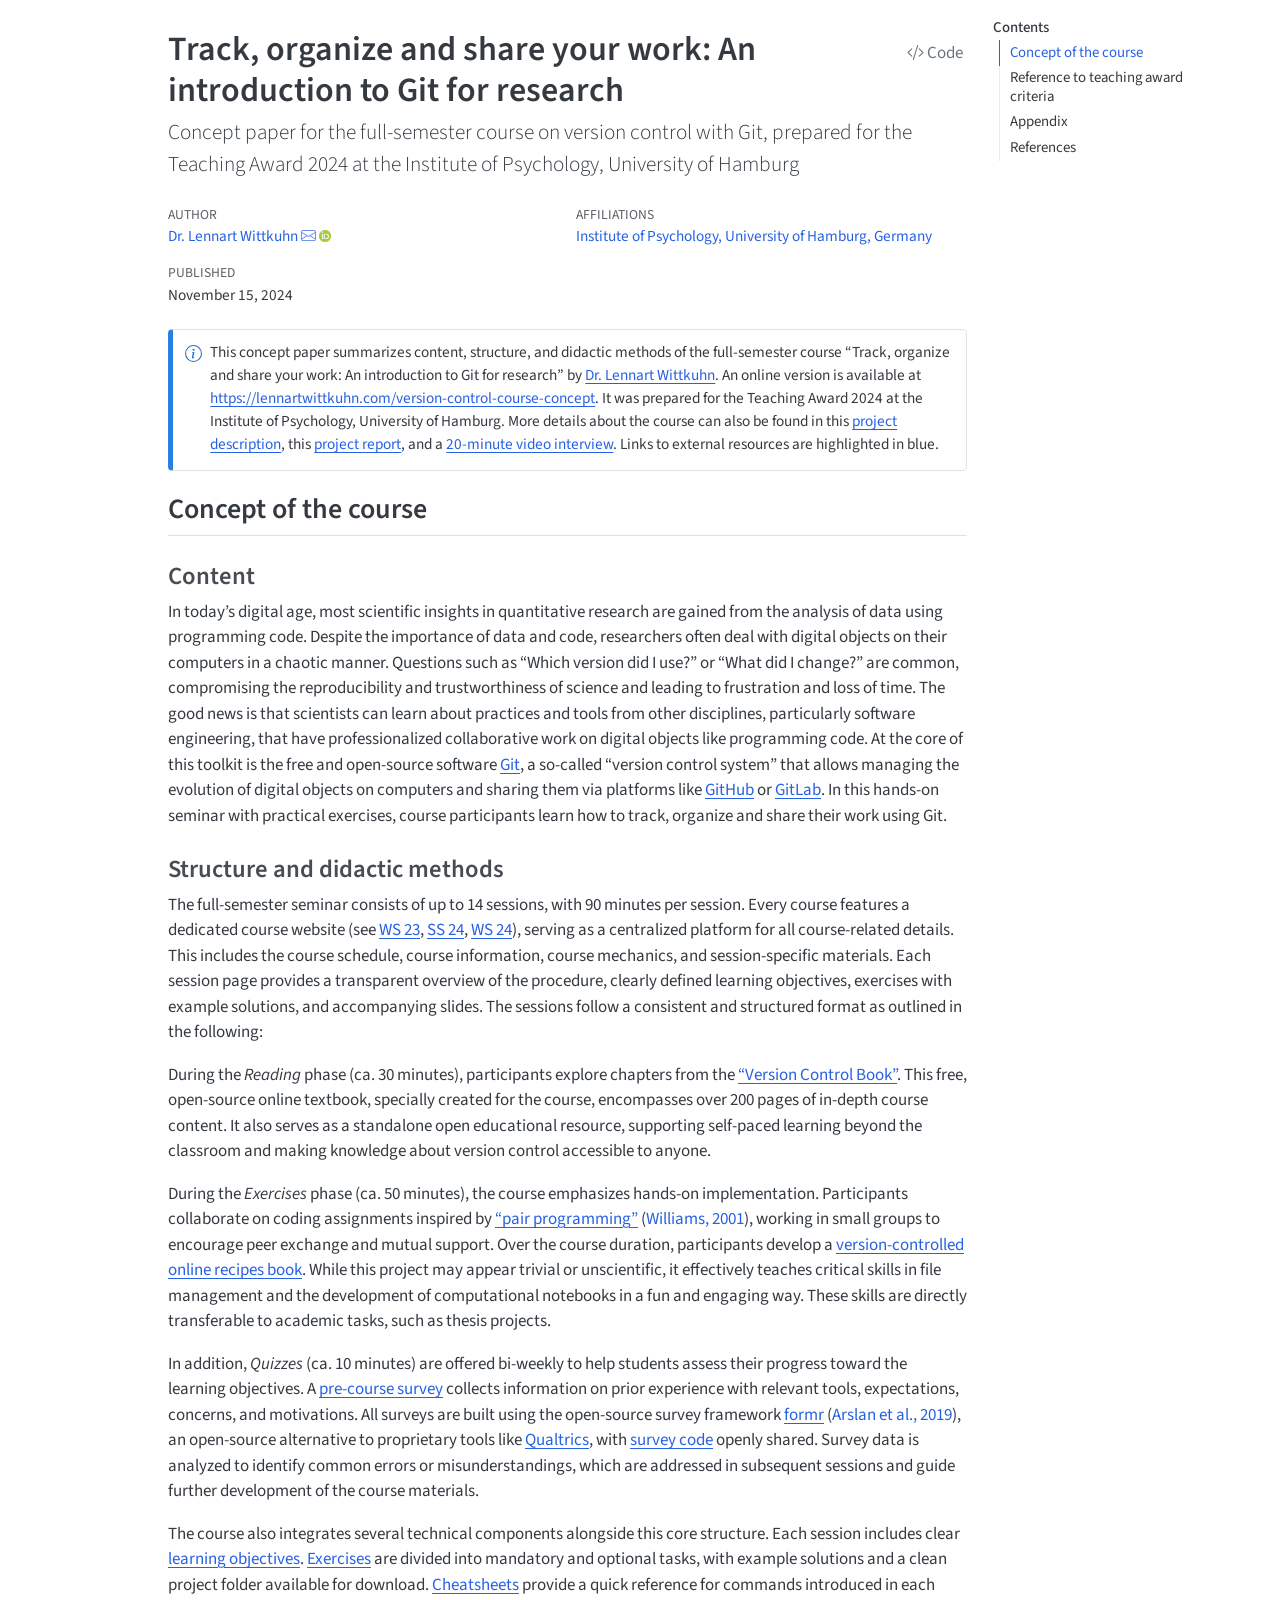
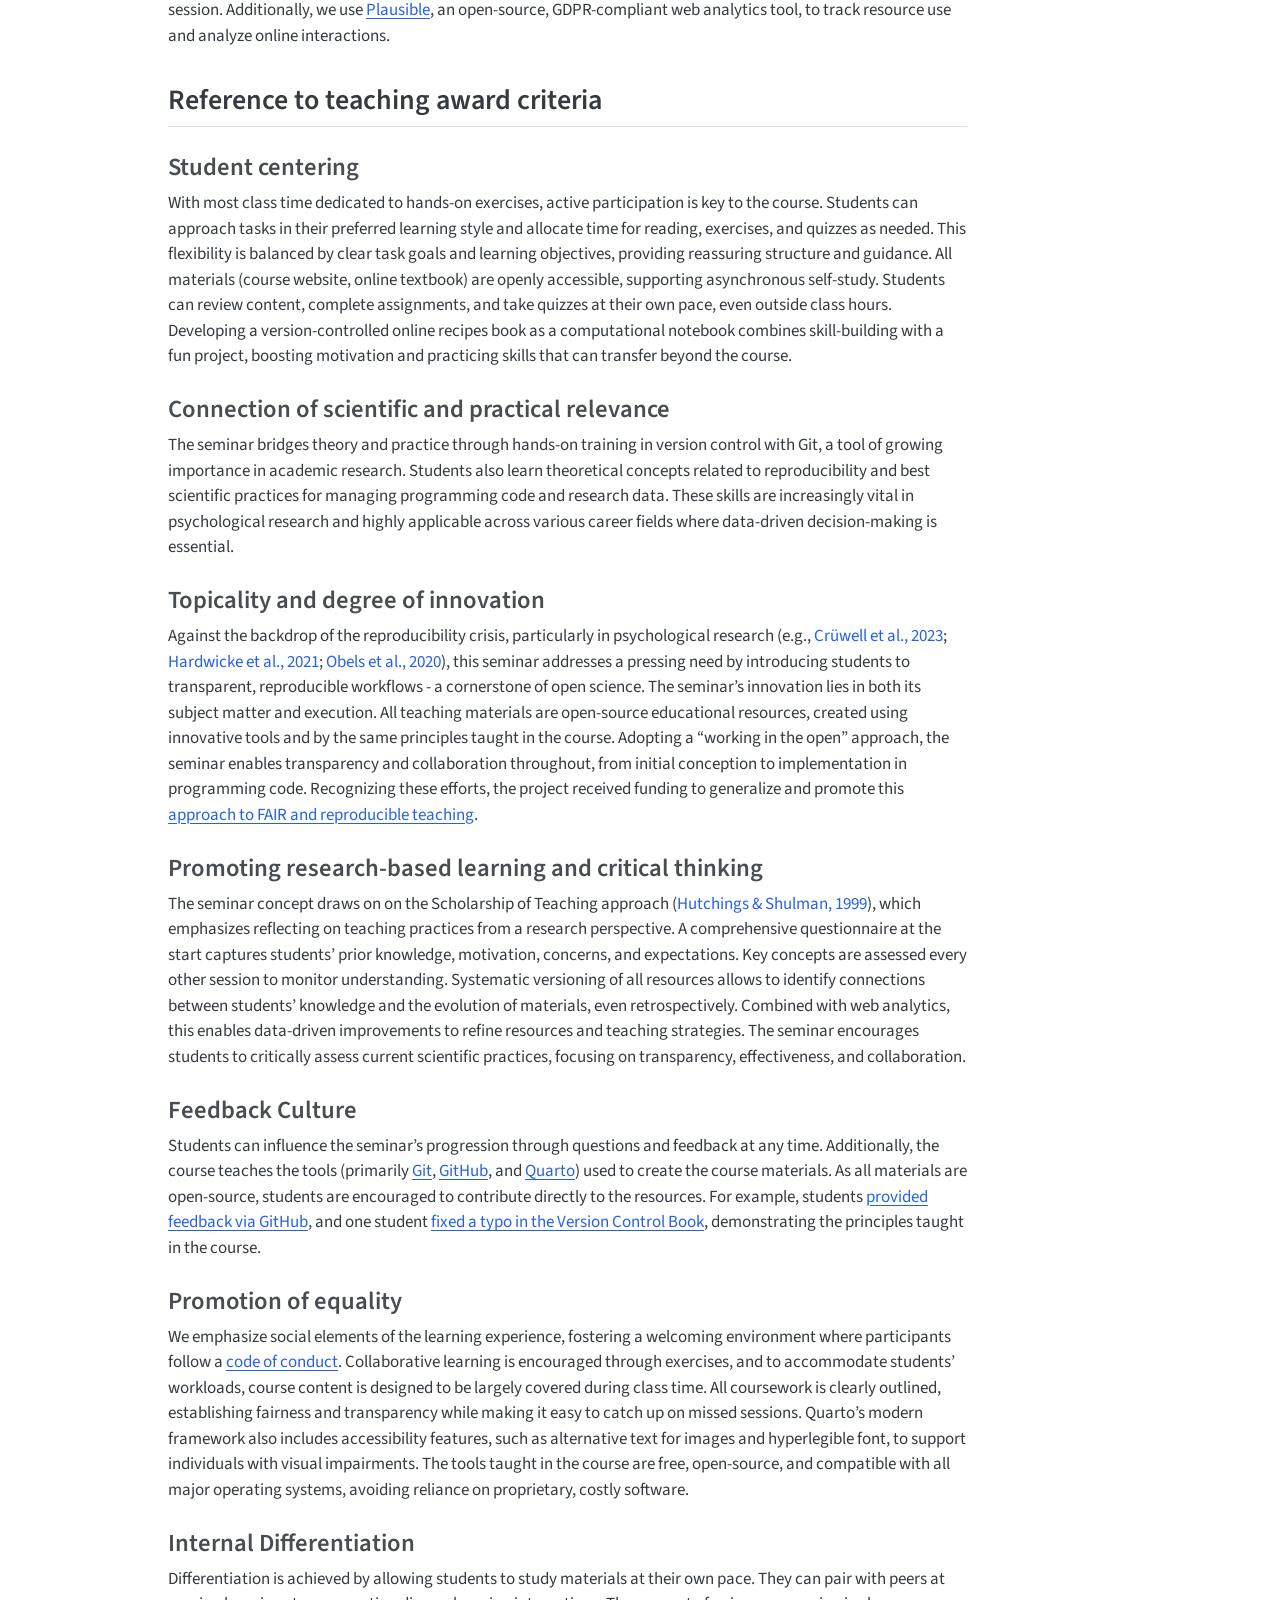
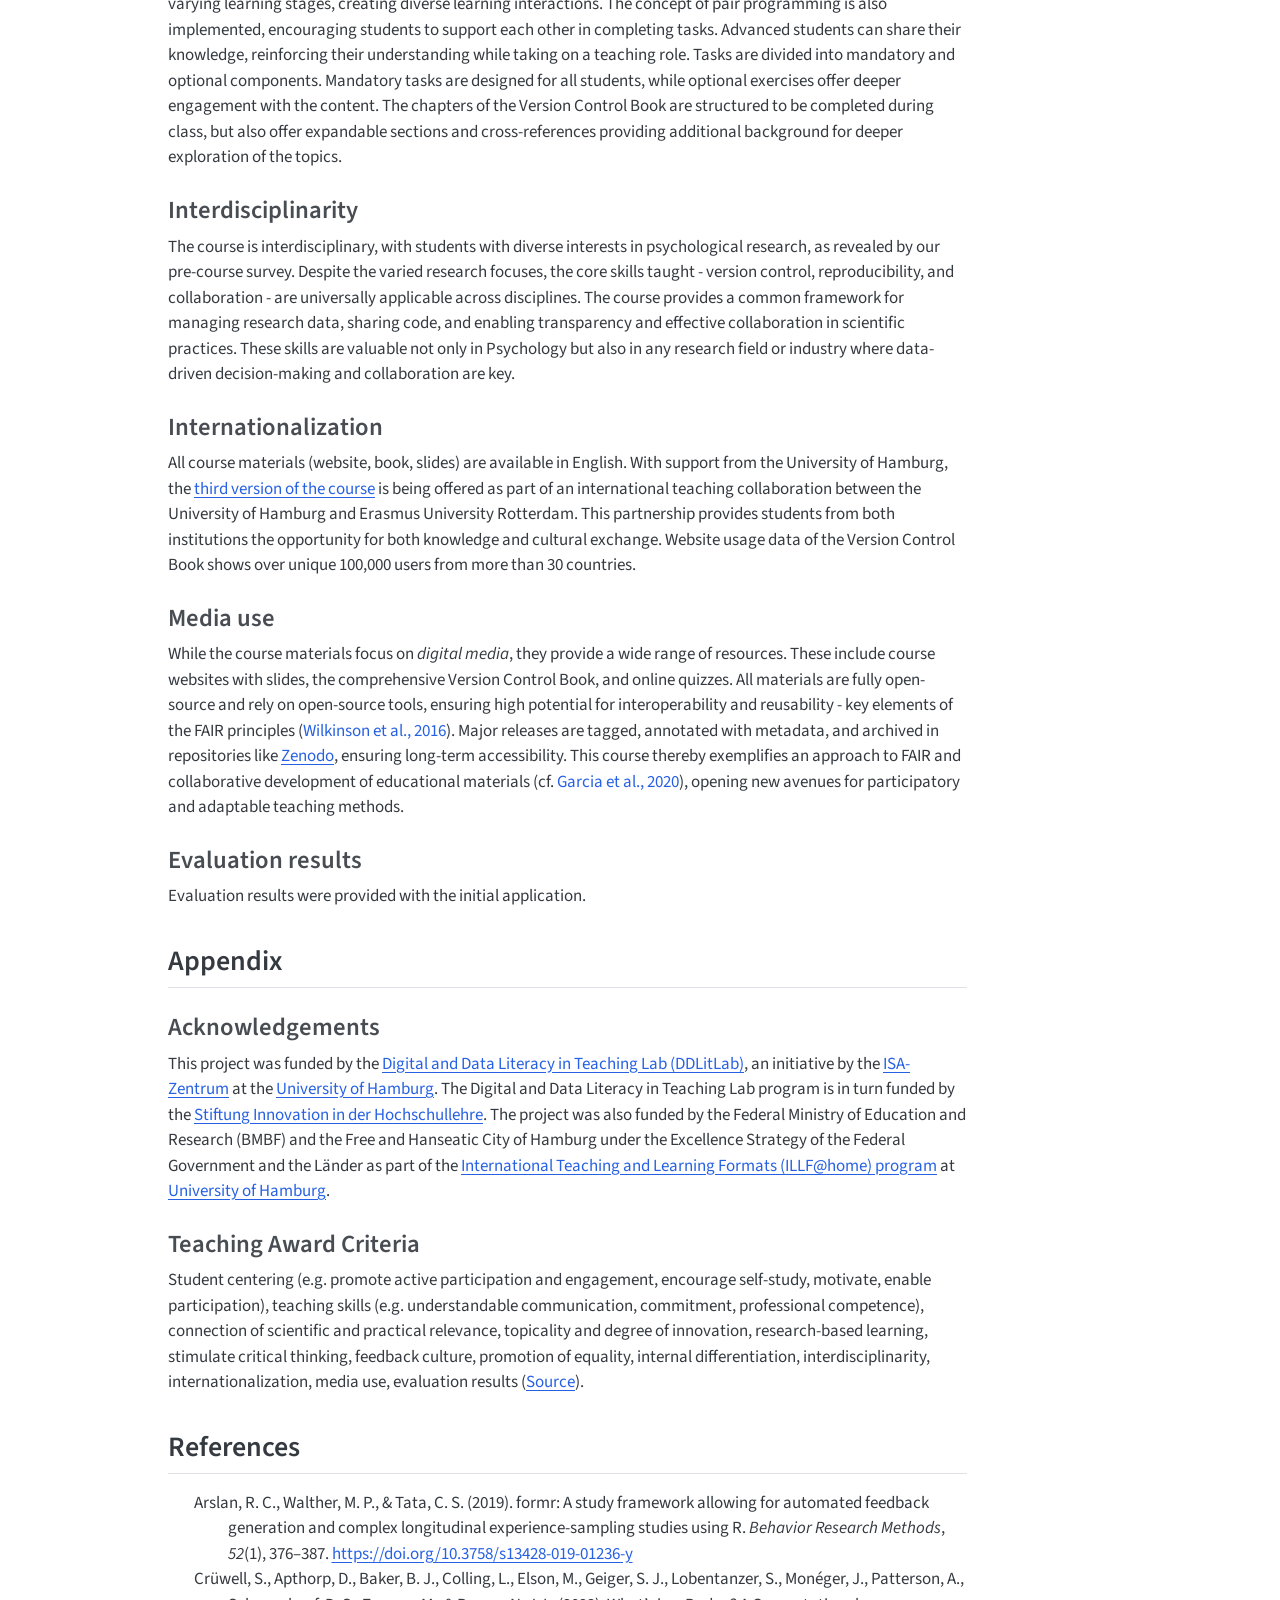
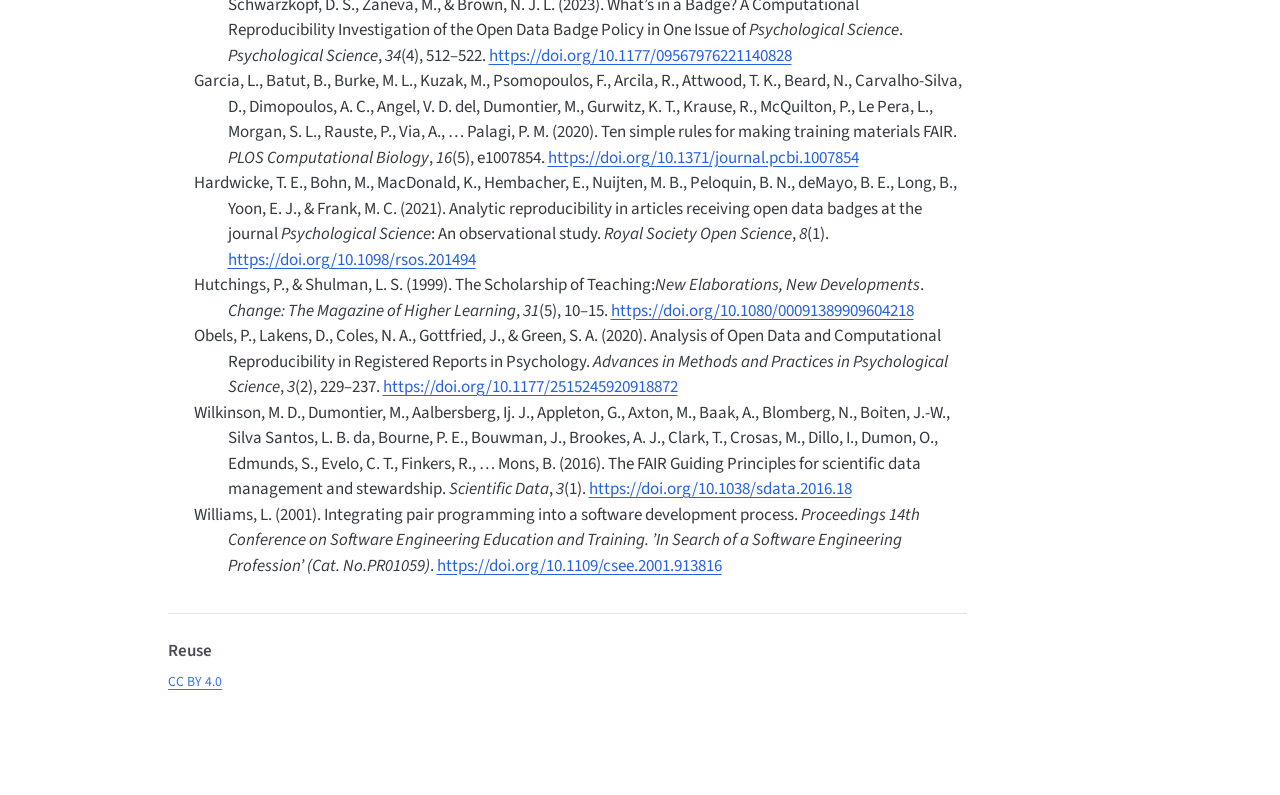
==== index.html @ 27aad577 "Built site for gh-pages" ====
<!DOCTYPE html>
<html xmlns="http://www.w3.org/1999/xhtml" lang="en" xml:lang="en"><head>

<meta charset="utf-8">
<meta name="generator" content="quarto-1.5.55">

<meta name="viewport" content="width=device-width, initial-scale=1.0, user-scalable=yes">

<meta name="author" content="Dr.&nbsp;Lennart Wittkuhn">
<meta name="dcterms.date" content="2024-11-15">

<title>Track, organize and share your work: An introduction to Git for research</title>
<style>
code{white-space: pre-wrap;}
span.smallcaps{font-variant: small-caps;}
div.columns{display: flex; gap: min(4vw, 1.5em);}
div.column{flex: auto; overflow-x: auto;}
div.hanging-indent{margin-left: 1.5em; text-indent: -1.5em;}
ul.task-list{list-style: none;}
ul.task-list li input[type="checkbox"] {
  width: 0.8em;
  margin: 0 0.8em 0.2em -1em; /* quarto-specific, see https://github.com/quarto-dev/quarto-cli/issues/4556 */ 
  vertical-align: middle;
}
/* CSS for citations */
div.csl-bib-body { }
div.csl-entry {
  clear: both;
  margin-bottom: 0em;
}
.hanging-indent div.csl-entry {
  margin-left:2em;
  text-indent:-2em;
}
div.csl-left-margin {
  min-width:2em;
  float:left;
}
div.csl-right-inline {
  margin-left:2em;
  padding-left:1em;
}
div.csl-indent {
  margin-left: 2em;
}</style>


<script src="site_libs/quarto-nav/quarto-nav.js"></script>
<script src="site_libs/clipboard/clipboard.min.js"></script>
<script src="site_libs/quarto-search/autocomplete.umd.js"></script>
<script src="site_libs/quarto-search/fuse.min.js"></script>
<script src="site_libs/quarto-search/quarto-search.js"></script>
<meta name="quarto:offset" content="./">
<script src="site_libs/quarto-html/quarto.js"></script>
<script src="site_libs/quarto-html/popper.min.js"></script>
<script src="site_libs/quarto-html/tippy.umd.min.js"></script>
<script src="site_libs/quarto-html/anchor.min.js"></script>
<link href="site_libs/quarto-html/tippy.css" rel="stylesheet">
<link href="site_libs/quarto-html/quarto-syntax-highlighting.css" rel="stylesheet" id="quarto-text-highlighting-styles">
<script src="site_libs/bootstrap/bootstrap.min.js"></script>
<link href="site_libs/bootstrap/bootstrap-icons.css" rel="stylesheet">
<link href="site_libs/bootstrap/bootstrap.min.css" rel="stylesheet" id="quarto-bootstrap" data-mode="light">
<script id="quarto-search-options" type="application/json">{
  "location": "sidebar",
  "copy-button": false,
  "collapse-after": 3,
  "panel-placement": "start",
  "type": "textbox",
  "limit": 50,
  "keyboard-shortcut": [
    "f",
    "/",
    "s"
  ],
  "show-item-context": false,
  "language": {
    "search-no-results-text": "No results",
    "search-matching-documents-text": "matching documents",
    "search-copy-link-title": "Copy link to search",
    "search-hide-matches-text": "Hide additional matches",
    "search-more-match-text": "more match in this document",
    "search-more-matches-text": "more matches in this document",
    "search-clear-button-title": "Clear",
    "search-text-placeholder": "",
    "search-detached-cancel-button-title": "Cancel",
    "search-submit-button-title": "Submit",
    "search-label": "Search"
  }
}</script>
<style>html{ scroll-behavior: smooth; }</style>


</head>

<body>

<div id="quarto-search-results"></div>
<!-- content -->
<div id="quarto-content" class="quarto-container page-columns page-rows-contents page-layout-article">
<!-- sidebar -->
<!-- margin-sidebar -->
    <div id="quarto-margin-sidebar" class="sidebar margin-sidebar">
        <nav id="TOC" role="doc-toc" class="toc-active" data-toc-expanded="99">
    <h2 id="toc-title">Contents</h2>
   
  <ul>
  <li><a href="#concept-of-the-course" id="toc-concept-of-the-course" class="nav-link active" data-scroll-target="#concept-of-the-course">Concept of the course</a>
  <ul class="collapse">
  <li><a href="#content" id="toc-content" class="nav-link" data-scroll-target="#content">Content</a></li>
  <li><a href="#structure-and-didactic-methods" id="toc-structure-and-didactic-methods" class="nav-link" data-scroll-target="#structure-and-didactic-methods">Structure and didactic methods</a></li>
  </ul></li>
  <li><a href="#reference-to-teaching-award-criteria" id="toc-reference-to-teaching-award-criteria" class="nav-link" data-scroll-target="#reference-to-teaching-award-criteria">Reference to teaching award criteria</a>
  <ul class="collapse">
  <li><a href="#student-centering" id="toc-student-centering" class="nav-link" data-scroll-target="#student-centering">Student centering</a></li>
  <li><a href="#connection-of-scientific-and-practical-relevance" id="toc-connection-of-scientific-and-practical-relevance" class="nav-link" data-scroll-target="#connection-of-scientific-and-practical-relevance">Connection of scientific and practical relevance</a></li>
  <li><a href="#topicality-and-degree-of-innovation" id="toc-topicality-and-degree-of-innovation" class="nav-link" data-scroll-target="#topicality-and-degree-of-innovation">Topicality and degree of innovation</a></li>
  <li><a href="#promoting-research-based-learning-and-critical-thinking" id="toc-promoting-research-based-learning-and-critical-thinking" class="nav-link" data-scroll-target="#promoting-research-based-learning-and-critical-thinking">Promoting research-based learning and critical thinking</a></li>
  <li><a href="#feedback-culture" id="toc-feedback-culture" class="nav-link" data-scroll-target="#feedback-culture">Feedback Culture</a></li>
  <li><a href="#promotion-of-equality" id="toc-promotion-of-equality" class="nav-link" data-scroll-target="#promotion-of-equality">Promotion of equality</a></li>
  <li><a href="#internal-differentiation" id="toc-internal-differentiation" class="nav-link" data-scroll-target="#internal-differentiation">Internal Differentiation</a></li>
  <li><a href="#interdisciplinarity" id="toc-interdisciplinarity" class="nav-link" data-scroll-target="#interdisciplinarity">Interdisciplinarity</a></li>
  <li><a href="#internationalization" id="toc-internationalization" class="nav-link" data-scroll-target="#internationalization">Internationalization</a></li>
  <li><a href="#media-use" id="toc-media-use" class="nav-link" data-scroll-target="#media-use">Media use</a></li>
  <li><a href="#evaluation-results" id="toc-evaluation-results" class="nav-link" data-scroll-target="#evaluation-results">Evaluation results</a></li>
  </ul></li>
  <li><a href="#appendix" id="toc-appendix" class="nav-link" data-scroll-target="#appendix">Appendix</a>
  <ul class="collapse">
  <li><a href="#acknowledgements" id="toc-acknowledgements" class="nav-link" data-scroll-target="#acknowledgements">Acknowledgements</a></li>
  <li><a href="#teaching-award-criteria" id="toc-teaching-award-criteria" class="nav-link" data-scroll-target="#teaching-award-criteria">Teaching Award Criteria</a></li>
  </ul></li>
  <li><a href="#references" id="toc-references" class="nav-link" data-scroll-target="#references">References</a></li>
  </ul>
</nav>
    </div>
<!-- main -->
<main class="content" id="quarto-document-content">

<header id="title-block-header" class="quarto-title-block default">
<div class="quarto-title">
<div class="quarto-title-block"><div><h1 class="title">Track, organize and share your work: An introduction to Git for research</h1><button type="button" class="btn code-tools-button" id="quarto-code-tools-source" data-quarto-source-url="https://github.com/lnnrtwttkhn/version-control-course-concept"><i class="bi"></i> Code</button></div></div>
<p class="subtitle lead">Concept paper for the full-semester course on version control with Git, prepared for the Teaching Award 2024 at the Institute of Psychology, University of Hamburg</p>
</div>


<div class="quarto-title-meta-author">
  <div class="quarto-title-meta-heading">Author</div>
  <div class="quarto-title-meta-heading">Affiliations</div>
  
    <div class="quarto-title-meta-contents">
    <p class="author"><a href="https://lennartwittkuhn.com/">Dr.&nbsp;Lennart Wittkuhn</a> <a href="mailto:lennart.wittkuhn@uni-hamburg.de" class="quarto-title-author-email"><i class="bi bi-envelope"></i></a> <a href="https://orcid.org/0000-0003-2966-6888" class="quarto-title-author-orcid"> <img src="[data-uri]"></a></p>
  </div>
  <div class="quarto-title-meta-contents">
        <p class="affiliation">
            <a href="https://www.psy.uni-hamburg.de/en.html">
            Institute of Psychology, University of Hamburg, Germany
            </a>
          </p>
      </div>
  </div>

<div class="quarto-title-meta">

      
    <div>
    <div class="quarto-title-meta-heading">Published</div>
    <div class="quarto-title-meta-contents">
      <p class="date">November 15, 2024</p>
    </div>
  </div>
  
    
  </div>
  


</header>


<div class="callout callout-style-simple callout-note">
<div class="callout-body d-flex">
<div class="callout-icon-container">
<i class="callout-icon"></i>
</div>
<div class="callout-body-container">
<p>This concept paper summarizes content, structure, and didactic methods of the full-semester course “Track, organize and share your work: An introduction to Git for research” by <a href="https://lennartwittkuhn.com/">Dr.&nbsp;Lennart Wittkuhn</a>. An online version is available at <a href="https://lennartwittkuhn.com/version-control-course-concept">https://lennartwittkuhn.com/version-control-course-concept</a>. It was prepared for the Teaching Award 2024 at the Institute of Psychology, University of Hamburg. More details about the course can also be found in this <a href="https://www.isa.uni-hamburg.de/en/ddlitlab/data-literacy-lehrlabor/zweite-foerderrunde/06-git.html">project description</a>, this <a href="https://lennartwittkuhn.com/ddlitlab-report/">project report</a>, and a <a href="https://lecture2go.uni-hamburg.de/l2go/-/get/v/70364">20-minute video interview</a>. Links to external resources are highlighted in blue.</p>
</div>
</div>
</div>
<section id="concept-of-the-course" class="level2">
<h2 class="anchored" data-anchor-id="concept-of-the-course">Concept of the course</h2>
<section id="content" class="level3">
<h3 class="anchored" data-anchor-id="content">Content</h3>
<p>In today’s digital age, most scientific insights in quantitative research are gained from the analysis of data using programming code. Despite the importance of data and code, researchers often deal with digital objects on their computers in a chaotic manner. Questions such as “Which version did I use?” or “What did I change?” are common, compromising the reproducibility and trustworthiness of science and leading to frustration and loss of time. The good news is that scientists can learn about practices and tools from other disciplines, particularly software engineering, that have professionalized collaborative work on digital objects like programming code. At the core of this toolkit is the free and open-source software <a href="https://git-scm.com/">Git</a>, a so-called “version control system” that allows managing the evolution of digital objects on computers and sharing them via platforms like <a href="https://github.com/">GitHub</a> or <a href="https://about.gitlab.com/">GitLab</a>. In this hands-on seminar with practical exercises, course participants learn how to track, organize and share their work using Git.</p>
</section>
<section id="structure-and-didactic-methods" class="level3">
<h3 class="anchored" data-anchor-id="structure-and-didactic-methods">Structure and didactic methods</h3>
<p>The full-semester seminar consists of up to 14 sessions, with 90 minutes per session. Every course features a dedicated course website (see <a href="https://lennartwittkuhn.com/version-control-course-uhh-ws23/">WS 23</a>, <a href="https://lennartwittkuhn.com/version-control-course-uhh-ss24/">SS 24</a>, <a href="https://lennartwittkuhn.com/version-control-course-uhh-eur-ws24/">WS 24</a>), serving as a centralized platform for all course-related details. This includes the course schedule, course information, course mechanics, and session-specific materials. Each session page provides a transparent overview of the procedure, clearly defined learning objectives, exercises with example solutions, and accompanying slides. The sessions follow a consistent and structured format as outlined in the following:</p>
<p>During the <em>Reading</em> phase (ca. 30 minutes), participants explore chapters from the <a href="https://lennartwittkuhn.com/version-control-book/">“Version Control Book”</a>. This free, open-source online textbook, specially created for the course, encompasses over 200 pages of in-depth course content. It also serves as a standalone open educational resource, supporting self-paced learning beyond the classroom and making knowledge about version control accessible to anyone.</p>
<p>During the <em>Exercises</em> phase (ca. 50 minutes), the course emphasizes hands-on implementation. Participants collaborate on coding assignments inspired by <a href="https://en.wikipedia.org/wiki/Pair_programming">“pair programming”</a> <span class="citation" data-cites="williams2001">(<a href="#ref-williams2001" role="doc-biblioref">Williams, 2001</a>)</span>, working in small groups to encourage peer exchange and mutual support. Over the course duration, participants develop a <a href="https://lennartwittkuhn.com/recipes/">version-controlled online recipes book</a>. While this project may appear trivial or unscientific, it effectively teaches critical skills in file management and the development of computational notebooks in a fun and engaging way. These skills are directly transferable to academic tasks, such as thesis projects.</p>
<p>In addition, <em>Quizzes</em> (ca. 10 minutes) are offered bi-weekly to help students assess their progress toward the learning objectives. A <a href="https://version-control-intro.formr.org/">pre-course survey</a> collects information on prior experience with relevant tools, expectations, concerns, and motivations. All surveys are built using the open-source survey framework <a href="https://formr.org/">formr</a> <span class="citation" data-cites="arslan2019">(<a href="#ref-arslan2019" role="doc-biblioref">Arslan et al., 2019</a>)</span>, an open-source alternative to proprietary tools like <a href="https://psyunihamburg.eu.qualtrics.com/login">Qualtrics</a>, with <a href="https://github.com/lnnrtwttkhn/version-control-survey">survey code</a> openly shared. Survey data is analyzed to identify common errors or misunderstandings, which are addressed in subsequent sessions and guide further development of the course materials.</p>
<p>The course also integrates several technical components alongside this core structure. Each session includes clear <a href="https://lennartwittkuhn.com/version-control-book/misc/objectives.html">learning objectives</a>. <a href="https://lennartwittkuhn.com/version-control-book/misc/exercises.html">Exercises</a> are divided into mandatory and optional tasks, with example solutions and a clean project folder available for download. <a href="https://lennartwittkuhn.com/version-control-book/misc/cheatsheet.html">Cheatsheets</a> provide a quick reference for commands introduced in each session. Additionally, we use <a href="https://plausible.io/">Plausible</a>, an open-source, GDPR-compliant web analytics tool, to track resource use and analyze online interactions.</p>
<div style="page-break-after: always;"></div>
</section>
</section>
<section id="reference-to-teaching-award-criteria" class="level2">
<h2 class="anchored" data-anchor-id="reference-to-teaching-award-criteria">Reference to teaching award criteria</h2>
<section id="student-centering" class="level3">
<h3 class="anchored" data-anchor-id="student-centering">Student centering</h3>
<p>With most class time dedicated to hands-on exercises, active participation is key to the course. Students can approach tasks in their preferred learning style and allocate time for reading, exercises, and quizzes as needed. This flexibility is balanced by clear task goals and learning objectives, providing reassuring structure and guidance. All materials (course website, online textbook) are openly accessible, supporting asynchronous self-study. Students can review content, complete assignments, and take quizzes at their own pace, even outside class hours. Developing a version-controlled online recipes book as a computational notebook combines skill-building with a fun project, boosting motivation and practicing skills that can transfer beyond the course.</p>
</section>
<section id="connection-of-scientific-and-practical-relevance" class="level3">
<h3 class="anchored" data-anchor-id="connection-of-scientific-and-practical-relevance">Connection of scientific and practical relevance</h3>
<p>The seminar bridges theory and practice through hands-on training in version control with Git, a tool of growing importance in academic research. Students also learn theoretical concepts related to reproducibility and best scientific practices for managing programming code and research data. These skills are increasingly vital in psychological research and highly applicable across various career fields where data-driven decision-making is essential.</p>
</section>
<section id="topicality-and-degree-of-innovation" class="level3">
<h3 class="anchored" data-anchor-id="topicality-and-degree-of-innovation">Topicality and degree of innovation</h3>
<p>Against the backdrop of the reproducibility crisis, particularly in psychological research <span class="citation" data-cites="crüwell2023 hardwicke2021 obels2020">(e.g., <a href="#ref-crüwell2023" role="doc-biblioref">Crüwell et al., 2023</a>; <a href="#ref-hardwicke2021" role="doc-biblioref">Hardwicke et al., 2021</a>; <a href="#ref-obels2020" role="doc-biblioref">Obels et al., 2020</a>)</span>, this seminar addresses a pressing need by introducing students to transparent, reproducible workflows - a cornerstone of open science. The seminar’s innovation lies in both its subject matter and execution. All teaching materials are open-source educational resources, created using innovative tools and by the same principles taught in the course. Adopting a “working in the open” approach, the seminar enables transparency and collaboration throughout, from initial conception to implementation in programming code. Recognizing these efforts, the project received funding to generalize and promote this <a href="https://lennartwittkuhn.com/fair-teaching-proposal/">approach to FAIR and reproducible teaching</a>.</p>
</section>
<section id="promoting-research-based-learning-and-critical-thinking" class="level3">
<h3 class="anchored" data-anchor-id="promoting-research-based-learning-and-critical-thinking">Promoting research-based learning and critical thinking</h3>
<p>The seminar concept draws on on the Scholarship of Teaching approach <span class="citation" data-cites="hutchings1999">(<a href="#ref-hutchings1999" role="doc-biblioref">Hutchings &amp; Shulman, 1999</a>)</span>, which emphasizes reflecting on teaching practices from a research perspective. A comprehensive questionnaire at the start captures students’ prior knowledge, motivation, concerns, and expectations. Key concepts are assessed every other session to monitor understanding. Systematic versioning of all resources allows to identify connections between students’ knowledge and the evolution of materials, even retrospectively. Combined with web analytics, this enables data-driven improvements to refine resources and teaching strategies. The seminar encourages students to critically assess current scientific practices, focusing on transparency, effectiveness, and collaboration.</p>
</section>
<section id="feedback-culture" class="level3">
<h3 class="anchored" data-anchor-id="feedback-culture">Feedback Culture</h3>
<p>Students can influence the seminar’s progression through questions and feedback at any time. Additionally, the course teaches the tools (primarily <a href="https://git-scm.com/">Git</a>, <a href="https://github.com/">GitHub</a>, and <a href="https://quarto.org/">Quarto</a>) used to create the course materials. As all materials are open-source, students are encouraged to contribute directly to the resources. For example, students <a href="https://github.com/lnnrtwttkhn/version-control-course-uhh-ss24/issues?q=label%3Afeedback">provided feedback via GitHub</a>, and one student <a href="https://github.com/lnnrtwttkhn/version-control-book/pull/200">fixed a typo in the Version Control Book</a>, demonstrating the principles taught in the course.</p>
</section>
<section id="promotion-of-equality" class="level3">
<h3 class="anchored" data-anchor-id="promotion-of-equality">Promotion of equality</h3>
<p>We emphasize social elements of the learning experience, fostering a welcoming environment where participants follow a <a href="https://lennartwittkuhn.com/version-control-course-uhh-ws23/code-of-conduct.html">code of conduct</a>. Collaborative learning is encouraged through exercises, and to accommodate students’ workloads, course content is designed to be largely covered during class time. All coursework is clearly outlined, establishing fairness and transparency while making it easy to catch up on missed sessions. Quarto’s modern framework also includes accessibility features, such as alternative text for images and hyperlegible font, to support individuals with visual impairments. The tools taught in the course are free, open-source, and compatible with all major operating systems, avoiding reliance on proprietary, costly software.</p>
</section>
<section id="internal-differentiation" class="level3">
<h3 class="anchored" data-anchor-id="internal-differentiation">Internal Differentiation</h3>
<p>Differentiation is achieved by allowing students to study materials at their own pace. They can pair with peers at varying learning stages, creating diverse learning interactions. The concept of pair programming is also implemented, encouraging students to support each other in completing tasks. Advanced students can share their knowledge, reinforcing their understanding while taking on a teaching role. Tasks are divided into mandatory and optional components. Mandatory tasks are designed for all students, while optional exercises offer deeper engagement with the content. The chapters of the Version Control Book are structured to be completed during class, but also offer expandable sections and cross-references providing additional background for deeper exploration of the topics.</p>
</section>
<section id="interdisciplinarity" class="level3">
<h3 class="anchored" data-anchor-id="interdisciplinarity">Interdisciplinarity</h3>
<p>The course is interdisciplinary, with students with diverse interests in psychological research, as revealed by our pre-course survey. Despite the varied research focuses, the core skills taught - version control, reproducibility, and collaboration - are universally applicable across disciplines. The course provides a common framework for managing research data, sharing code, and enabling transparency and effective collaboration in scientific practices. These skills are valuable not only in Psychology but also in any research field or industry where data-driven decision-making and collaboration are key.</p>
</section>
<section id="internationalization" class="level3">
<h3 class="anchored" data-anchor-id="internationalization">Internationalization</h3>
<p>All course materials (website, book, slides) are available in English. With support from the University of Hamburg, the <a href="https://lennartwittkuhn.com/version-control-course-uhh-eur-ws24/">third version of the course</a> is being offered as part of an international teaching collaboration between the University of Hamburg and Erasmus University Rotterdam. This partnership provides students from both institutions the opportunity for both knowledge and cultural exchange. Website usage data of the Version Control Book shows over unique 100,000 users from more than 30 countries.</p>
</section>
<section id="media-use" class="level3">
<h3 class="anchored" data-anchor-id="media-use">Media use</h3>
<p>While the course materials focus on <em>digital media</em>, they provide a wide range of resources. These include course websites with slides, the comprehensive Version Control Book, and online quizzes. All materials are fully open-source and rely on open-source tools, ensuring high potential for interoperability and reusability - key elements of the FAIR principles <span class="citation" data-cites="wilkinson2016">(<a href="#ref-wilkinson2016" role="doc-biblioref">Wilkinson et al., 2016</a>)</span>. Major releases are tagged, annotated with metadata, and archived in repositories like <a href="https://zenodo.org/">Zenodo</a>, ensuring long-term accessibility. This course thereby exemplifies an approach to FAIR and collaborative development of educational materials <span class="citation" data-cites="garcia2020">(cf. <a href="#ref-garcia2020" role="doc-biblioref">Garcia et al., 2020</a>)</span>, opening new avenues for participatory and adaptable teaching methods.</p>
</section>
<section id="evaluation-results" class="level3">
<h3 class="anchored" data-anchor-id="evaluation-results">Evaluation results</h3>
<p>Evaluation results were provided with the initial application.</p>
<div style="page-break-after: always;"></div>
</section>
</section>
<section id="appendix" class="level2">
<h2 class="anchored" data-anchor-id="appendix">Appendix</h2>
<section id="acknowledgements" class="level3">
<h3 class="anchored" data-anchor-id="acknowledgements">Acknowledgements</h3>
<p>This project was funded by the <a href="https://www.isa.uni-hamburg.de/en/ddlitlab.html">Digital and Data Literacy in Teaching Lab (DDLitLab)</a>, an initiative by the <a href="https://www.isa.uni-hamburg.de/">ISA-Zentrum</a> at the <a href="https://www.uni-hamburg.de/en.html">University of Hamburg</a>. The Digital and Data Literacy in Teaching Lab program is in turn funded by the <a href="https://stiftung-hochschullehre.de/en/">Stiftung Innovation in der Hochschullehre</a>. The project was also funded by the Federal Ministry of Education and Research (BMBF) and the Free and Hanseatic City of Hamburg under the Excellence Strategy of the Federal Government and the Länder as part of the <a href="https://www.uni-hamburg.de/en/internationales/mitarbeitende/mitarbeitende-wissenschaft/foerderprogramme-austauschprogramme-gesamt/internationale-lehr-und-lernformate-at-home.html">International Teaching and Learning Formats (ILLF@home) program</a> at <a href="https://www.uni-hamburg.de/en.html">University of Hamburg</a>.</p>
</section>
<section id="teaching-award-criteria" class="level3">
<h3 class="anchored" data-anchor-id="teaching-award-criteria">Teaching Award Criteria</h3>
<p>Student centering (e.g.&nbsp;promote active participation and engagement, encourage self-study, motivate, enable participation), teaching skills (e.g.&nbsp;understandable communication, commitment, professional competence), connection of scientific and practical relevance, topicality and degree of innovation, research-based learning, stimulate critical thinking, feedback culture, promotion of equality, internal differentiation, interdisciplinarity, internationalization, media use, evaluation results (<a href="https://www.psy.uni-hamburg.de/en/ueber-das-institut/lehrpreis-psychologie.html">Source</a>).</p>
</section>
</section>
<section id="references" class="level2">
<h2 class="anchored" data-anchor-id="references">References</h2>
<div id="refs" class="references csl-bib-body hanging-indent" data-entry-spacing="0" data-line-spacing="2" role="list">
<div id="ref-arslan2019" class="csl-entry" role="listitem">
Arslan, R. C., Walther, M. P., &amp; Tata, C. S. (2019). formr: A study framework allowing for automated feedback generation and complex longitudinal experience-sampling studies using R. <em>Behavior Research Methods</em>, <em>52</em>(1), 376–387. <a href="https://doi.org/10.3758/s13428-019-01236-y">https://doi.org/10.3758/s13428-019-01236-y</a>
</div>
<div id="ref-crüwell2023" class="csl-entry" role="listitem">
Crüwell, S., Apthorp, D., Baker, B. J., Colling, L., Elson, M., Geiger, S. J., Lobentanzer, S., Monéger, J., Patterson, A., Schwarzkopf, D. S., Zaneva, M., &amp; Brown, N. J. L. (2023). What<span>’</span>s in a Badge? A Computational Reproducibility Investigation of the Open Data Badge Policy in One Issue of <span><em>Psychological Science</em></span>. <em>Psychological Science</em>, <em>34</em>(4), 512–522. <a href="https://doi.org/10.1177/09567976221140828">https://doi.org/10.1177/09567976221140828</a>
</div>
<div id="ref-garcia2020" class="csl-entry" role="listitem">
Garcia, L., Batut, B., Burke, M. L., Kuzak, M., Psomopoulos, F., Arcila, R., Attwood, T. K., Beard, N., Carvalho-Silva, D., Dimopoulos, A. C., Angel, V. D. del, Dumontier, M., Gurwitz, K. T., Krause, R., McQuilton, P., Le Pera, L., Morgan, S. L., Rauste, P., Via, A., … Palagi, P. M. (2020). Ten simple rules for making training materials FAIR. <em>PLOS Computational Biology</em>, <em>16</em>(5), e1007854. <a href="https://doi.org/10.1371/journal.pcbi.1007854">https://doi.org/10.1371/journal.pcbi.1007854</a>
</div>
<div id="ref-hardwicke2021" class="csl-entry" role="listitem">
Hardwicke, T. E., Bohn, M., MacDonald, K., Hembacher, E., Nuijten, M. B., Peloquin, B. N., deMayo, B. E., Long, B., Yoon, E. J., &amp; Frank, M. C. (2021). Analytic reproducibility in articles receiving open data badges at the journal <span><em>Psychological Science</em></span>: An observational study. <em>Royal Society Open Science</em>, <em>8</em>(1). <a href="https://doi.org/10.1098/rsos.201494">https://doi.org/10.1098/rsos.201494</a>
</div>
<div id="ref-hutchings1999" class="csl-entry" role="listitem">
Hutchings, P., &amp; Shulman, L. S. (1999). The Scholarship of Teaching:<span><em>New Elaborations, New Developments</em></span>. <em>Change: The Magazine of Higher Learning</em>, <em>31</em>(5), 10–15. <a href="https://doi.org/10.1080/00091389909604218">https://doi.org/10.1080/00091389909604218</a>
</div>
<div id="ref-obels2020" class="csl-entry" role="listitem">
Obels, P., Lakens, D., Coles, N. A., Gottfried, J., &amp; Green, S. A. (2020). Analysis of Open Data and Computational Reproducibility in Registered Reports in Psychology. <em>Advances in Methods and Practices in Psychological Science</em>, <em>3</em>(2), 229–237. <a href="https://doi.org/10.1177/2515245920918872">https://doi.org/10.1177/2515245920918872</a>
</div>
<div id="ref-wilkinson2016" class="csl-entry" role="listitem">
Wilkinson, M. D., Dumontier, M., Aalbersberg, Ij. J., Appleton, G., Axton, M., Baak, A., Blomberg, N., Boiten, J.-W., Silva Santos, L. B. da, Bourne, P. E., Bouwman, J., Brookes, A. J., Clark, T., Crosas, M., Dillo, I., Dumon, O., Edmunds, S., Evelo, C. T., Finkers, R., … Mons, B. (2016). The FAIR Guiding Principles for scientific data management and stewardship. <em>Scientific Data</em>, <em>3</em>(1). <a href="https://doi.org/10.1038/sdata.2016.18">https://doi.org/10.1038/sdata.2016.18</a>
</div>
<div id="ref-williams2001" class="csl-entry" role="listitem">
Williams, L. (2001). Integrating pair programming into a software development process. <em>Proceedings 14th Conference on Software Engineering Education and Training. ’In Search of a Software Engineering Profession’ (Cat. No.PR01059)</em>. <a href="https://doi.org/10.1109/csee.2001.913816">https://doi.org/10.1109/csee.2001.913816</a>
</div>
</div>


</section>

<div id="quarto-appendix" class="default"><section class="quarto-appendix-contents" id="quarto-reuse"><h2 class="anchored quarto-appendix-heading">Reuse</h2><div class="quarto-appendix-contents"><div><a rel="license" href="https://creativecommons.org/licenses/by/4.0/">CC BY 4.0</a></div></div></section></div></main> <!-- /main -->
<script defer="" data-domain="lennartwittkuhn.com/version-control-course-concept" src="https://plausible.io/js/script.js"></script>
<script id="quarto-html-after-body" type="application/javascript">
window.document.addEventListener("DOMContentLoaded", function (event) {
  const toggleBodyColorMode = (bsSheetEl) => {
    const mode = bsSheetEl.getAttribute("data-mode");
    const bodyEl = window.document.querySelector("body");
    if (mode === "dark") {
      bodyEl.classList.add("quarto-dark");
      bodyEl.classList.remove("quarto-light");
    } else {
      bodyEl.classList.add("quarto-light");
      bodyEl.classList.remove("quarto-dark");
    }
  }
  const toggleBodyColorPrimary = () => {
    const bsSheetEl = window.document.querySelector("link#quarto-bootstrap");
    if (bsSheetEl) {
      toggleBodyColorMode(bsSheetEl);
    }
  }
  toggleBodyColorPrimary();  
  const icon = "";
  const anchorJS = new window.AnchorJS();
  anchorJS.options = {
    placement: 'right',
    icon: icon
  };
  anchorJS.add('.anchored');
  const isCodeAnnotation = (el) => {
    for (const clz of el.classList) {
      if (clz.startsWith('code-annotation-')) {                     
        return true;
      }
    }
    return false;
  }
  const onCopySuccess = function(e) {
    // button target
    const button = e.trigger;
    // don't keep focus
    button.blur();
    // flash "checked"
    button.classList.add('code-copy-button-checked');
    var currentTitle = button.getAttribute("title");
    button.setAttribute("title", "Copied!");
    let tooltip;
    if (window.bootstrap) {
      button.setAttribute("data-bs-toggle", "tooltip");
      button.setAttribute("data-bs-placement", "left");
      button.setAttribute("data-bs-title", "Copied!");
      tooltip = new bootstrap.Tooltip(button, 
        { trigger: "manual", 
          customClass: "code-copy-button-tooltip",
          offset: [0, -8]});
      tooltip.show();    
    }
    setTimeout(function() {
      if (tooltip) {
        tooltip.hide();
        button.removeAttribute("data-bs-title");
        button.removeAttribute("data-bs-toggle");
        button.removeAttribute("data-bs-placement");
      }
      button.setAttribute("title", currentTitle);
      button.classList.remove('code-copy-button-checked');
    }, 1000);
    // clear code selection
    e.clearSelection();
  }
  const getTextToCopy = function(trigger) {
      const codeEl = trigger.previousElementSibling.cloneNode(true);
      for (const childEl of codeEl.children) {
        if (isCodeAnnotation(childEl)) {
          childEl.remove();
        }
      }
      return codeEl.innerText;
  }
  const clipboard = new window.ClipboardJS('.code-copy-button:not([data-in-quarto-modal])', {
    text: getTextToCopy
  });
  clipboard.on('success', onCopySuccess);
  if (window.document.getElementById('quarto-embedded-source-code-modal')) {
    // For code content inside modals, clipBoardJS needs to be initialized with a container option
    // TODO: Check when it could be a function (https://github.com/zenorocha/clipboard.js/issues/860)
    const clipboardModal = new window.ClipboardJS('.code-copy-button[data-in-quarto-modal]', {
      text: getTextToCopy,
      container: window.document.getElementById('quarto-embedded-source-code-modal')
    });
    clipboardModal.on('success', onCopySuccess);
  }
  const viewSource = window.document.getElementById('quarto-view-source') ||
                     window.document.getElementById('quarto-code-tools-source');
  if (viewSource) {
    const sourceUrl = viewSource.getAttribute("data-quarto-source-url");
    viewSource.addEventListener("click", function(e) {
      if (sourceUrl) {
        // rstudio viewer pane
        if (/\bcapabilities=\b/.test(window.location)) {
          window.open(sourceUrl);
        } else {
          window.location.href = sourceUrl;
        }
      } else {
        const modal = new bootstrap.Modal(document.getElementById('quarto-embedded-source-code-modal'));
        modal.show();
      }
      return false;
    });
  }
  function toggleCodeHandler(show) {
    return function(e) {
      const detailsSrc = window.document.querySelectorAll(".cell > details > .sourceCode");
      for (let i=0; i<detailsSrc.length; i++) {
        const details = detailsSrc[i].parentElement;
        if (show) {
          details.open = true;
        } else {
          details.removeAttribute("open");
        }
      }
      const cellCodeDivs = window.document.querySelectorAll(".cell > .sourceCode");
      const fromCls = show ? "hidden" : "unhidden";
      const toCls = show ? "unhidden" : "hidden";
      for (let i=0; i<cellCodeDivs.length; i++) {
        const codeDiv = cellCodeDivs[i];
        if (codeDiv.classList.contains(fromCls)) {
          codeDiv.classList.remove(fromCls);
          codeDiv.classList.add(toCls);
        } 
      }
      return false;
    }
  }
  const hideAllCode = window.document.getElementById("quarto-hide-all-code");
  if (hideAllCode) {
    hideAllCode.addEventListener("click", toggleCodeHandler(false));
  }
  const showAllCode = window.document.getElementById("quarto-show-all-code");
  if (showAllCode) {
    showAllCode.addEventListener("click", toggleCodeHandler(true));
  }
    var localhostRegex = new RegExp(/^(?:http|https):\/\/localhost\:?[0-9]*\//);
    var mailtoRegex = new RegExp(/^mailto:/);
      var filterRegex = new RegExp('/' + window.location.host + '/');
    var isInternal = (href) => {
        return filterRegex.test(href) || localhostRegex.test(href) || mailtoRegex.test(href);
    }
    // Inspect non-navigation links and adorn them if external
 	var links = window.document.querySelectorAll('a[href]:not(.nav-link):not(.navbar-brand):not(.toc-action):not(.sidebar-link):not(.sidebar-item-toggle):not(.pagination-link):not(.no-external):not([aria-hidden]):not(.dropdown-item):not(.quarto-navigation-tool):not(.about-link)');
    for (var i=0; i<links.length; i++) {
      const link = links[i];
      if (!isInternal(link.href)) {
        // undo the damage that might have been done by quarto-nav.js in the case of
        // links that we want to consider external
        if (link.dataset.originalHref !== undefined) {
          link.href = link.dataset.originalHref;
        }
          // target, if specified
          link.setAttribute("target", "_blank");
          if (link.getAttribute("rel") === null) {
            link.setAttribute("rel", "noopener");
          }
      }
    }
  function tippyHover(el, contentFn, onTriggerFn, onUntriggerFn) {
    const config = {
      allowHTML: true,
      maxWidth: 500,
      delay: 100,
      arrow: false,
      appendTo: function(el) {
          return el.parentElement;
      },
      interactive: true,
      interactiveBorder: 10,
      theme: 'quarto',
      placement: 'bottom-start',
    };
    if (contentFn) {
      config.content = contentFn;
    }
    if (onTriggerFn) {
      config.onTrigger = onTriggerFn;
    }
    if (onUntriggerFn) {
      config.onUntrigger = onUntriggerFn;
    }
    window.tippy(el, config); 
  }
  const noterefs = window.document.querySelectorAll('a[role="doc-noteref"]');
  for (var i=0; i<noterefs.length; i++) {
    const ref = noterefs[i];
    tippyHover(ref, function() {
      // use id or data attribute instead here
      let href = ref.getAttribute('data-footnote-href') || ref.getAttribute('href');
      try { href = new URL(href).hash; } catch {}
      const id = href.replace(/^#\/?/, "");
      const note = window.document.getElementById(id);
      if (note) {
        return note.innerHTML;
      } else {
        return "";
      }
    });
  }
  const xrefs = window.document.querySelectorAll('a.quarto-xref');
  const processXRef = (id, note) => {
    // Strip column container classes
    const stripColumnClz = (el) => {
      el.classList.remove("page-full", "page-columns");
      if (el.children) {
        for (const child of el.children) {
          stripColumnClz(child);
        }
      }
    }
    stripColumnClz(note)
    if (id === null || id.startsWith('sec-')) {
      // Special case sections, only their first couple elements
      const container = document.createElement("div");
      if (note.children && note.children.length > 2) {
        container.appendChild(note.children[0].cloneNode(true));
        for (let i = 1; i < note.children.length; i++) {
          const child = note.children[i];
          if (child.tagName === "P" && child.innerText === "") {
            continue;
          } else {
            container.appendChild(child.cloneNode(true));
            break;
          }
        }
        if (window.Quarto?.typesetMath) {
          window.Quarto.typesetMath(container);
        }
        return container.innerHTML
      } else {
        if (window.Quarto?.typesetMath) {
          window.Quarto.typesetMath(note);
        }
        return note.innerHTML;
      }
    } else {
      // Remove any anchor links if they are present
      const anchorLink = note.querySelector('a.anchorjs-link');
      if (anchorLink) {
        anchorLink.remove();
      }
      if (window.Quarto?.typesetMath) {
        window.Quarto.typesetMath(note);
      }
      // TODO in 1.5, we should make sure this works without a callout special case
      if (note.classList.contains("callout")) {
        return note.outerHTML;
      } else {
        return note.innerHTML;
      }
    }
  }
  for (var i=0; i<xrefs.length; i++) {
    const xref = xrefs[i];
    tippyHover(xref, undefined, function(instance) {
      instance.disable();
      let url = xref.getAttribute('href');
      let hash = undefined; 
      if (url.startsWith('#')) {
        hash = url;
      } else {
        try { hash = new URL(url).hash; } catch {}
      }
      if (hash) {
        const id = hash.replace(/^#\/?/, "");
        const note = window.document.getElementById(id);
        if (note !== null) {
          try {
            const html = processXRef(id, note.cloneNode(true));
            instance.setContent(html);
          } finally {
            instance.enable();
            instance.show();
          }
        } else {
          // See if we can fetch this
          fetch(url.split('#')[0])
          .then(res => res.text())
          .then(html => {
            const parser = new DOMParser();
            const htmlDoc = parser.parseFromString(html, "text/html");
            const note = htmlDoc.getElementById(id);
            if (note !== null) {
              const html = processXRef(id, note);
              instance.setContent(html);
            } 
          }).finally(() => {
            instance.enable();
            instance.show();
          });
        }
      } else {
        // See if we can fetch a full url (with no hash to target)
        // This is a special case and we should probably do some content thinning / targeting
        fetch(url)
        .then(res => res.text())
        .then(html => {
          const parser = new DOMParser();
          const htmlDoc = parser.parseFromString(html, "text/html");
          const note = htmlDoc.querySelector('main.content');
          if (note !== null) {
            // This should only happen for chapter cross references
            // (since there is no id in the URL)
            // remove the first header
            if (note.children.length > 0 && note.children[0].tagName === "HEADER") {
              note.children[0].remove();
            }
            const html = processXRef(null, note);
            instance.setContent(html);
          } 
        }).finally(() => {
          instance.enable();
          instance.show();
        });
      }
    }, function(instance) {
    });
  }
      let selectedAnnoteEl;
      const selectorForAnnotation = ( cell, annotation) => {
        let cellAttr = 'data-code-cell="' + cell + '"';
        let lineAttr = 'data-code-annotation="' +  annotation + '"';
        const selector = 'span[' + cellAttr + '][' + lineAttr + ']';
        return selector;
      }
      const selectCodeLines = (annoteEl) => {
        const doc = window.document;
        const targetCell = annoteEl.getAttribute("data-target-cell");
        const targetAnnotation = annoteEl.getAttribute("data-target-annotation");
        const annoteSpan = window.document.querySelector(selectorForAnnotation(targetCell, targetAnnotation));
        const lines = annoteSpan.getAttribute("data-code-lines").split(",");
        const lineIds = lines.map((line) => {
          return targetCell + "-" + line;
        })
        let top = null;
        let height = null;
        let parent = null;
        if (lineIds.length > 0) {
            //compute the position of the single el (top and bottom and make a div)
            const el = window.document.getElementById(lineIds[0]);
            top = el.offsetTop;
            height = el.offsetHeight;
            parent = el.parentElement.parentElement;
          if (lineIds.length > 1) {
            const lastEl = window.document.getElementById(lineIds[lineIds.length - 1]);
            const bottom = lastEl.offsetTop + lastEl.offsetHeight;
            height = bottom - top;
          }
          if (top !== null && height !== null && parent !== null) {
            // cook up a div (if necessary) and position it 
            let div = window.document.getElementById("code-annotation-line-highlight");
            if (div === null) {
              div = window.document.createElement("div");
              div.setAttribute("id", "code-annotation-line-highlight");
              div.style.position = 'absolute';
              parent.appendChild(div);
            }
            div.style.top = top - 2 + "px";
            div.style.height = height + 4 + "px";
            div.style.left = 0;
            let gutterDiv = window.document.getElementById("code-annotation-line-highlight-gutter");
            if (gutterDiv === null) {
              gutterDiv = window.document.createElement("div");
              gutterDiv.setAttribute("id", "code-annotation-line-highlight-gutter");
              gutterDiv.style.position = 'absolute';
              const codeCell = window.document.getElementById(targetCell);
              const gutter = codeCell.querySelector('.code-annotation-gutter');
              gutter.appendChild(gutterDiv);
            }
            gutterDiv.style.top = top - 2 + "px";
            gutterDiv.style.height = height + 4 + "px";
          }
          selectedAnnoteEl = annoteEl;
        }
      };
      const unselectCodeLines = () => {
        const elementsIds = ["code-annotation-line-highlight", "code-annotation-line-highlight-gutter"];
        elementsIds.forEach((elId) => {
          const div = window.document.getElementById(elId);
          if (div) {
            div.remove();
          }
        });
        selectedAnnoteEl = undefined;
      };
        // Handle positioning of the toggle
    window.addEventListener(
      "resize",
      throttle(() => {
        elRect = undefined;
        if (selectedAnnoteEl) {
          selectCodeLines(selectedAnnoteEl);
        }
      }, 10)
    );
    function throttle(fn, ms) {
    let throttle = false;
    let timer;
      return (...args) => {
        if(!throttle) { // first call gets through
            fn.apply(this, args);
            throttle = true;
        } else { // all the others get throttled
            if(timer) clearTimeout(timer); // cancel #2
            timer = setTimeout(() => {
              fn.apply(this, args);
              timer = throttle = false;
            }, ms);
        }
      };
    }
      // Attach click handler to the DT
      const annoteDls = window.document.querySelectorAll('dt[data-target-cell]');
      for (const annoteDlNode of annoteDls) {
        annoteDlNode.addEventListener('click', (event) => {
          const clickedEl = event.target;
          if (clickedEl !== selectedAnnoteEl) {
            unselectCodeLines();
            const activeEl = window.document.querySelector('dt[data-target-cell].code-annotation-active');
            if (activeEl) {
              activeEl.classList.remove('code-annotation-active');
            }
            selectCodeLines(clickedEl);
            clickedEl.classList.add('code-annotation-active');
          } else {
            // Unselect the line
            unselectCodeLines();
            clickedEl.classList.remove('code-annotation-active');
          }
        });
      }
  const findCites = (el) => {
    const parentEl = el.parentElement;
    if (parentEl) {
      const cites = parentEl.dataset.cites;
      if (cites) {
        return {
          el,
          cites: cites.split(' ')
        };
      } else {
        return findCites(el.parentElement)
      }
    } else {
      return undefined;
    }
  };
  var bibliorefs = window.document.querySelectorAll('a[role="doc-biblioref"]');
  for (var i=0; i<bibliorefs.length; i++) {
    const ref = bibliorefs[i];
    const citeInfo = findCites(ref);
    if (citeInfo) {
      tippyHover(citeInfo.el, function() {
        var popup = window.document.createElement('div');
        citeInfo.cites.forEach(function(cite) {
          var citeDiv = window.document.createElement('div');
          citeDiv.classList.add('hanging-indent');
          citeDiv.classList.add('csl-entry');
          var biblioDiv = window.document.getElementById('ref-' + cite);
          if (biblioDiv) {
            citeDiv.innerHTML = biblioDiv.innerHTML;
          }
          popup.appendChild(citeDiv);
        });
        return popup.innerHTML;
      });
    }
  }
});
</script>
</div> <!-- /content -->




<script src="site_libs/quarto-html/zenscroll-min.js"></script>
</body></html>
---- site_libs/quarto-html/tippy.css ----
.tippy-box[data-animation=fade][data-state=hidden]{opacity:0}[data-tippy-root]{max-width:calc(100vw - 10px)}.tippy-box{position:relative;background-color:#333;color:#fff;border-radius:4px;font-size:14px;line-height:1.4;white-space:normal;outline:0;transition-property:transform,visibility,opacity}.tippy-box[data-placement^=top]>.tippy-arrow{bottom:0}.tippy-box[data-placement^=top]>.tippy-arrow:before{bottom:-7px;left:0;border-width:8px 8px 0;border-top-color:initial;transform-origin:center top}.tippy-box[data-placement^=bottom]>.tippy-arrow{top:0}.tippy-box[data-placement^=bottom]>.tippy-arrow:before{top:-7px;left:0;border-width:0 8px 8px;border-bottom-color:initial;transform-origin:center bottom}.tippy-box[data-placement^=left]>.tippy-arrow{right:0}.tippy-box[data-placement^=left]>.tippy-arrow:before{border-width:8px 0 8px 8px;border-left-color:initial;right:-7px;transform-origin:center left}.tippy-box[data-placement^=right]>.tippy-arrow{left:0}.tippy-box[data-placement^=right]>.tippy-arrow:before{left:-7px;border-width:8px 8px 8px 0;border-right-color:initial;transform-origin:center right}.tippy-box[data-inertia][data-state=visible]{transition-timing-function:cubic-bezier(.54,1.5,.38,1.11)}.tippy-arrow{width:16px;height:16px;color:#333}.tippy-arrow:before{content:"";position:absolute;border-color:transparent;border-style:solid}.tippy-content{position:relative;padding:5px 9px;z-index:1}
---- site_libs/quarto-html/quarto-syntax-highlighting.css ----
/* quarto syntax highlight colors */
:root {
  --quarto-hl-al-color: #ff5555;
  --quarto-hl-an-color: #75715e;
  --quarto-hl-at-color: #f92672;
  --quarto-hl-bn-color: #ae81ff;
  --quarto-hl-bu-color: #66D9EF;
  --quarto-hl-ch-color: #e6db74;
  --quarto-hl-co-color: #75715e;
  --quarto-hl-cv-color: #75715e;
  --quarto-hl-cn-color: #ae81ff;
  --quarto-hl-cf-color: #f92672;
  --quarto-hl-dt-color: #66d9ef;
  --quarto-hl-dv-color: #ae81ff;
  --quarto-hl-do-color: #75715e;
  --quarto-hl-er-color: #ff5555;
  --quarto-hl-ex-color: #a6e22e;
  --quarto-hl-fl-color: #ae81ff;
  --quarto-hl-fu-color: #a6e22e;
  --quarto-hl-im-color: #f92672;
  --quarto-hl-in-color: #f1fa8c;
  --quarto-hl-kw-color: #f92672;
  --quarto-hl-op-color: #f8f8f2;
  --quarto-hl-pp-color: #f92672;
  --quarto-hl-re-color: #75715e;
  --quarto-hl-sc-color: #ae81ff;
  --quarto-hl-ss-color: #e6db74;
  --quarto-hl-st-color: #e6db74;
  --quarto-hl-va-color: #f8f8f2;
  --quarto-hl-vs-color: #e6db74;
  --quarto-hl-wa-color: #ff5555;
}

/* other quarto variables */
:root {
  --quarto-font-monospace: SFMono-Regular, Menlo, Monaco, Consolas, "Liberation Mono", "Courier New", monospace;
}

code span.al {
  font-weight: bold;
  color: #ff5555;
}

code span.an {
  color: #75715e;
}

code span.at {
  color: #f92672;
}

code span.bn {
  color: #ae81ff;
}

code span.bu {
  color: #66D9EF;
}

code span.ch {
  color: #e6db74;
}

code span.co {
  color: #75715e;
}

code span.cv {
  color: #75715e;
}

code span.cn {
  color: #ae81ff;
}

code span.cf {
  color: #f92672;
}

code span.dt {
  font-style: italic;
  color: #66d9ef;
}

code span.dv {
  color: #ae81ff;
}

code span.do {
  color: #75715e;
}

code span.er {
  color: #ff5555;
  text-decoration: underline;
}

code span.ex {
  font-weight: bold;
  color: #a6e22e;
}

code span.fl {
  color: #ae81ff;
}

code span.fu {
  color: #a6e22e;
}

code span.im {
  color: #f92672;
}

code span.in {
  color: #f1fa8c;
}

code span.kw {
  color: #f92672;
}

pre > code.sourceCode > span {
  color: #f8f8f2;
}

code span {
  color: #f8f8f2;
}

code.sourceCode > span {
  color: #f8f8f2;
}

div.sourceCode,
div.sourceCode pre.sourceCode {
  color: #f8f8f2;
}

code span.op {
  color: #f8f8f2;
}

code span.pp {
  color: #f92672;
}

code span.re {
  color: #75715e;
}

code span.sc {
  color: #ae81ff;
}

code span.ss {
  color: #e6db74;
}

code span.st {
  color: #e6db74;
}

code span.va {
  color: #f8f8f2;
}

code span.vs {
  color: #e6db74;
}

code span.wa {
  color: #ff5555;
}

.prevent-inlining {
  content: "</";
}

/*# sourceMappingURL=debc5d5d77c3f9108843748ff7464032.css.map */
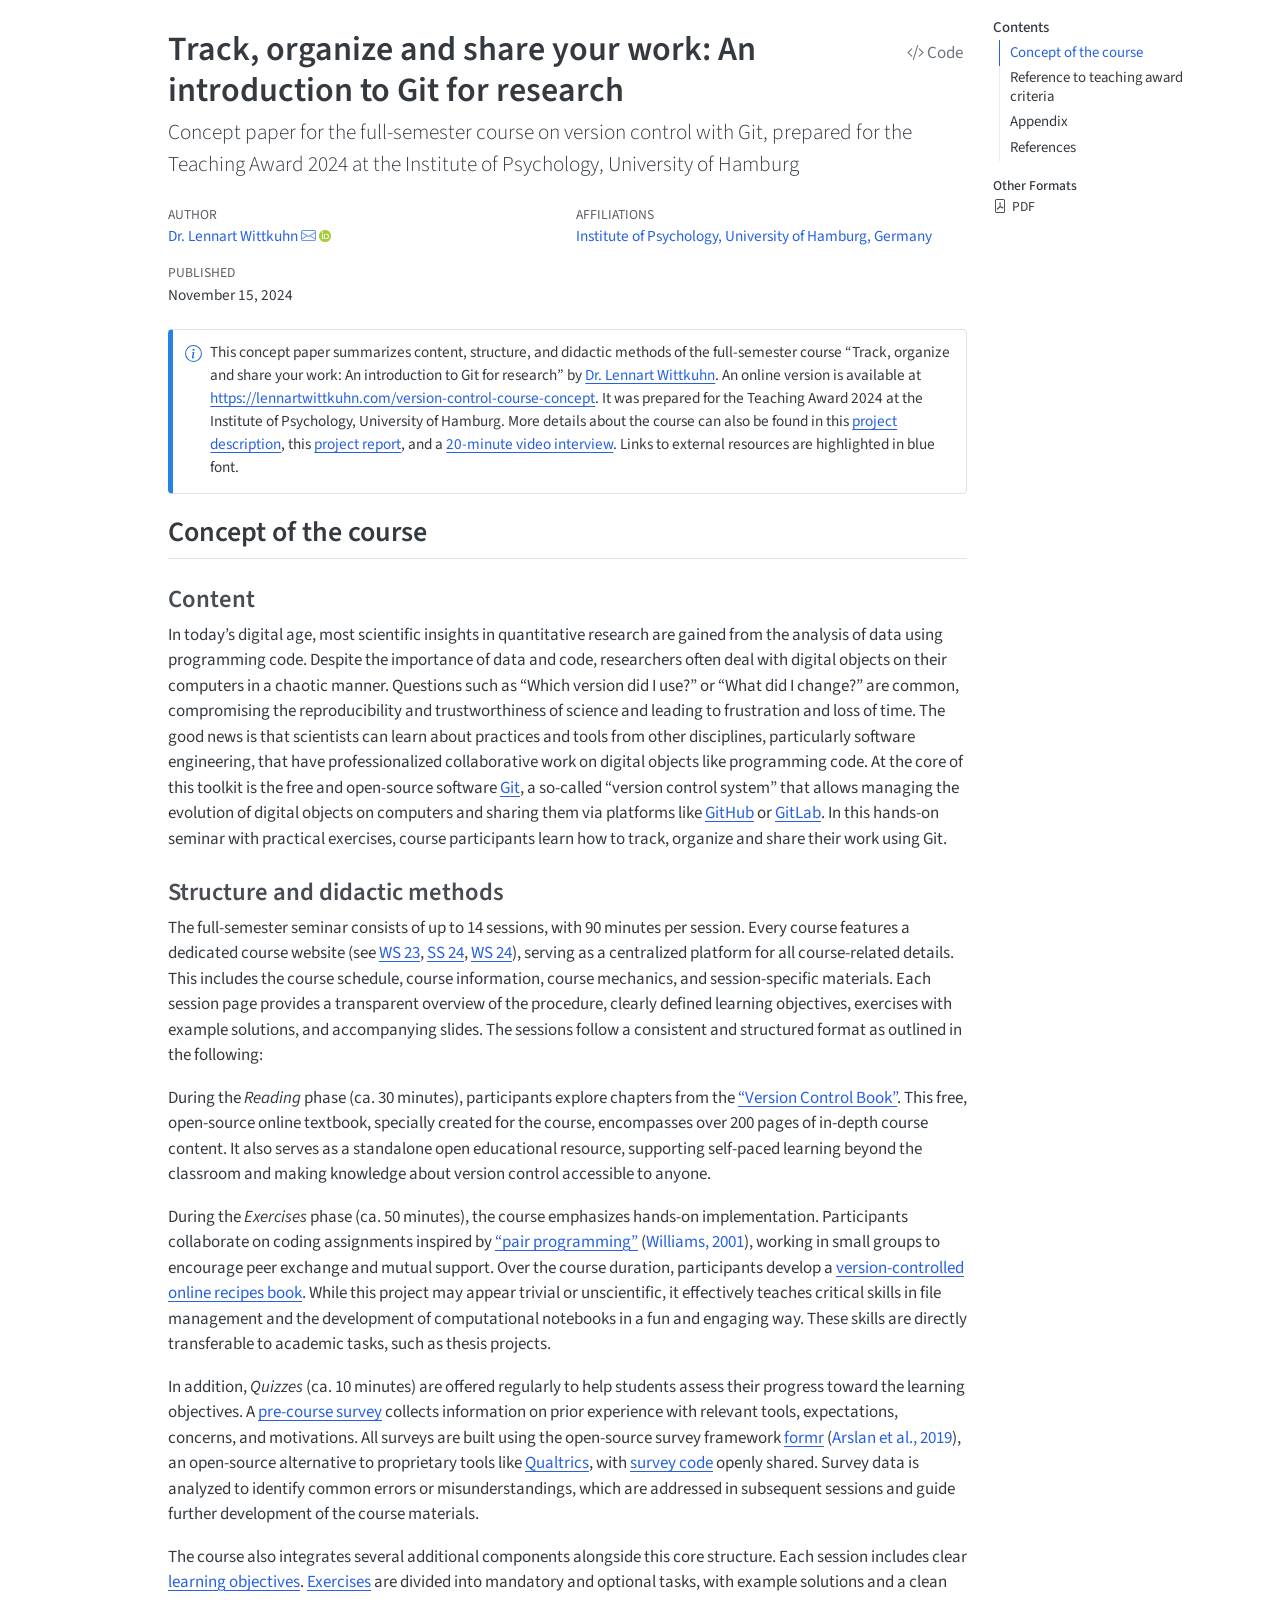
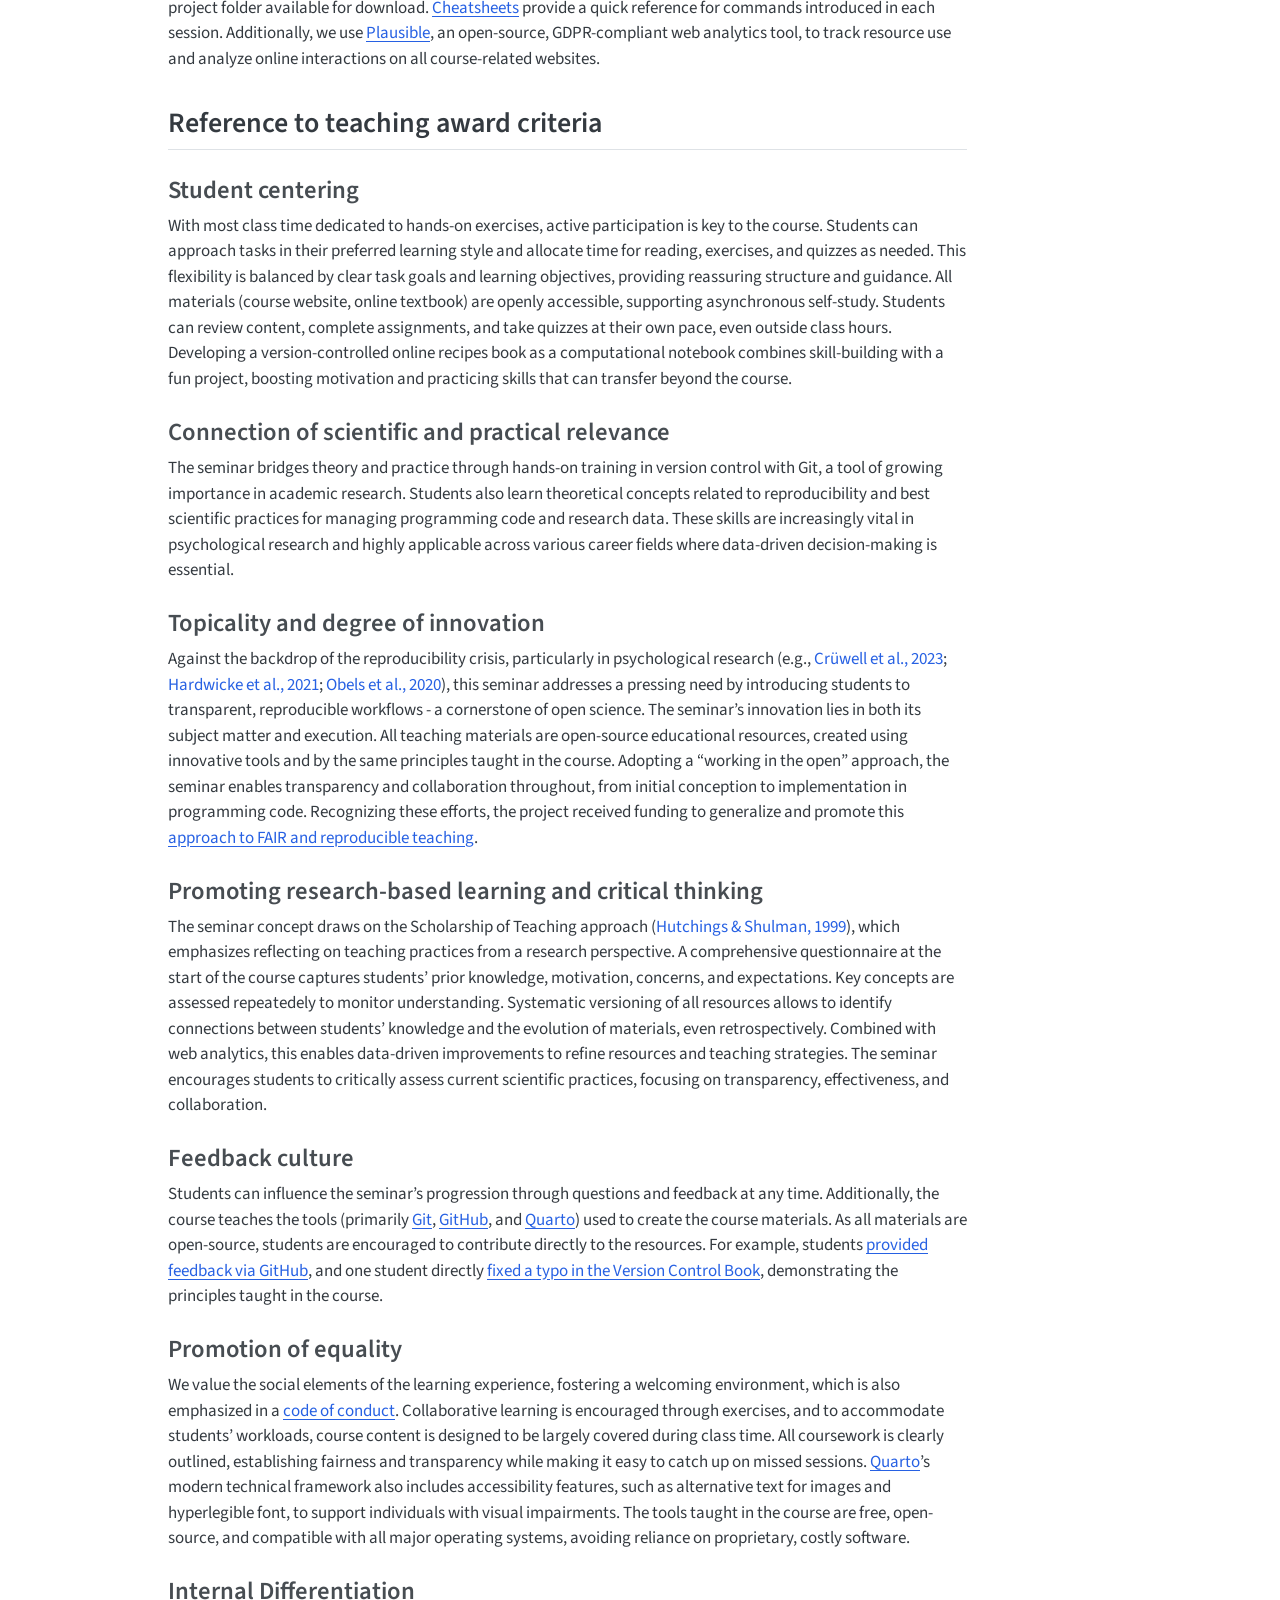
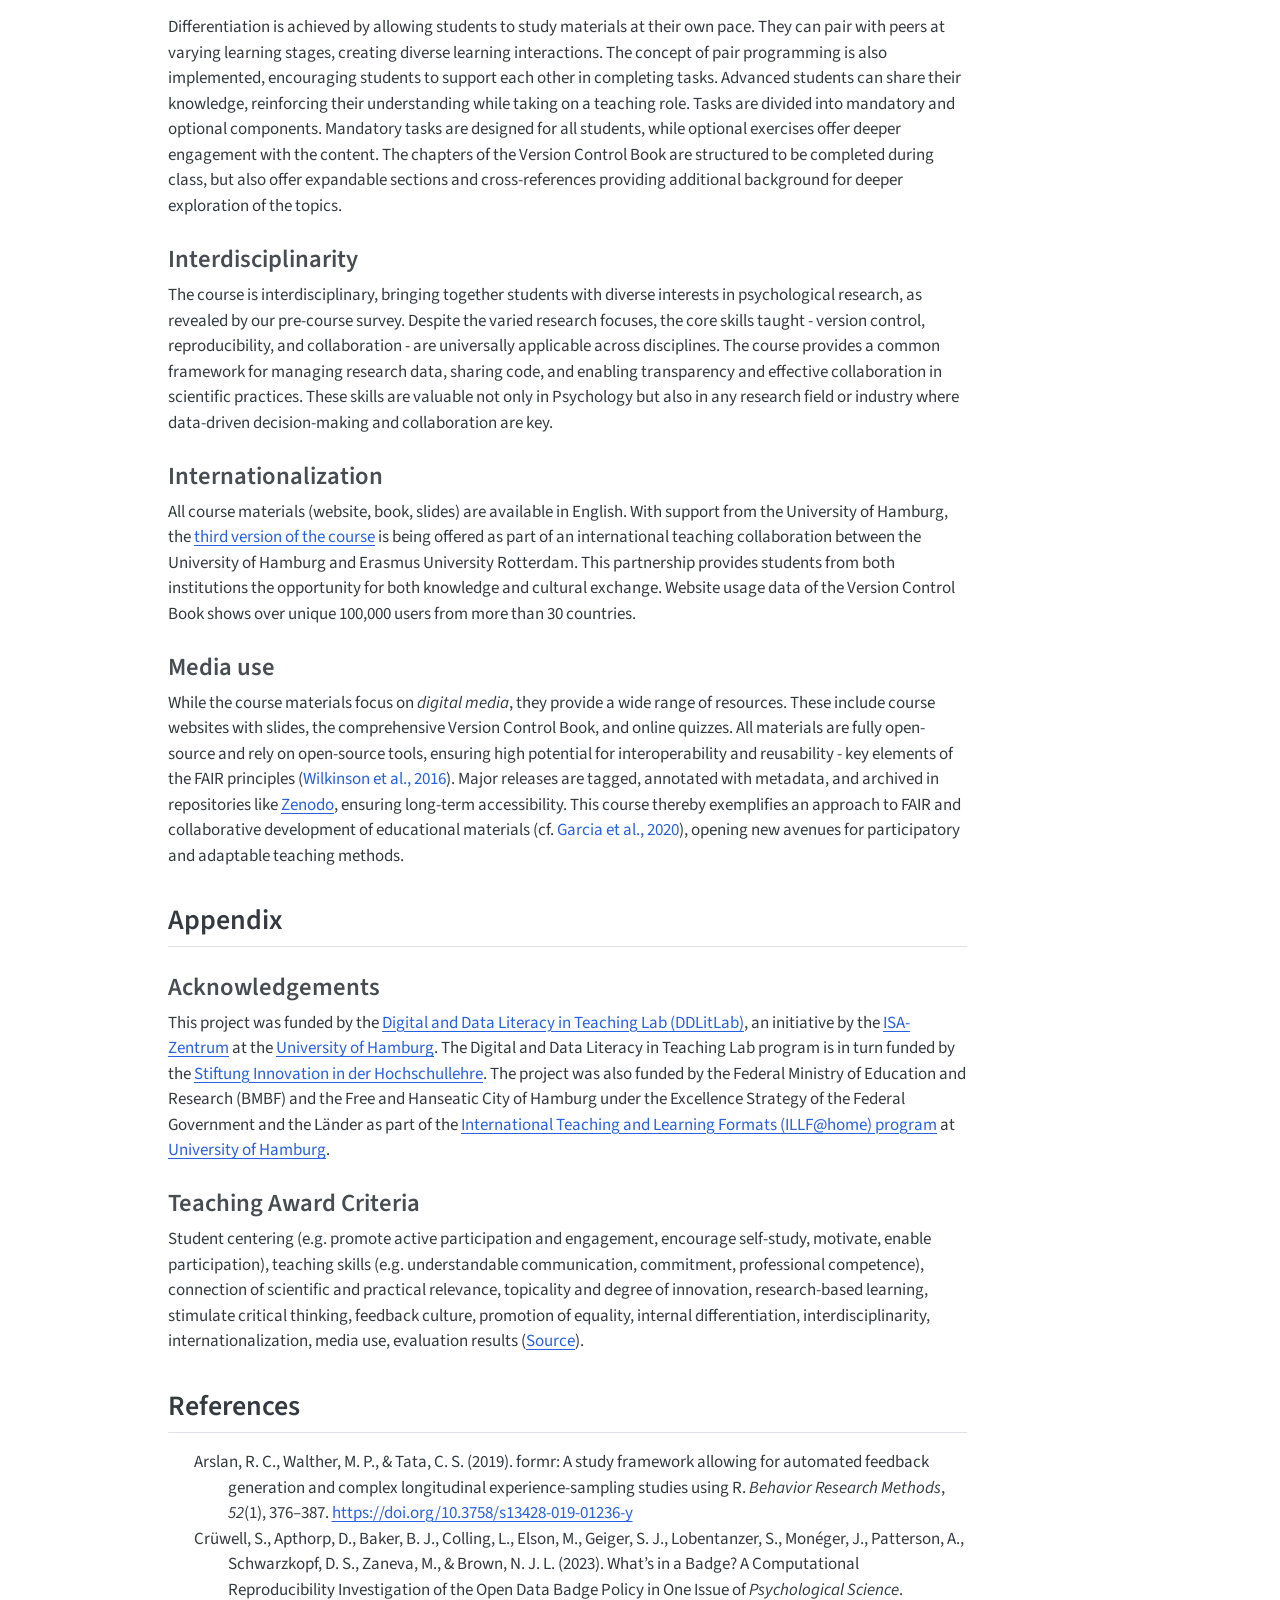
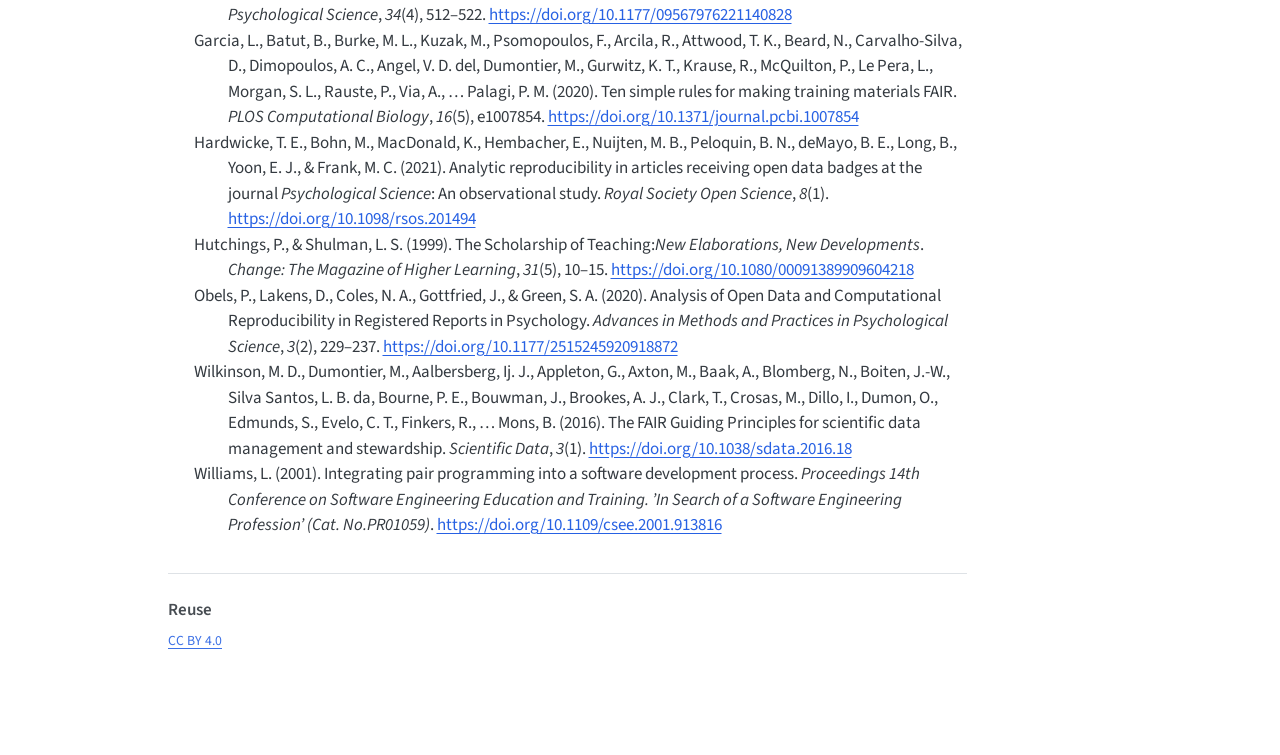
==== commit 02ea20bd: "Built site for gh-pages" ====
--- a/index.html
+++ b/index.html
@@ -2,7 +2,7 @@
 <html xmlns="http://www.w3.org/1999/xhtml" lang="en" xml:lang="en"><head>
 
 <meta charset="utf-8">
-<meta name="generator" content="quarto-1.5.55">
+<meta name="generator" content="quarto-1.5.57">
 
 <meta name="viewport" content="width=device-width, initial-scale=1.0, user-scalable=yes">
 
@@ -115,13 +115,12 @@
   <li><a href="#connection-of-scientific-and-practical-relevance" id="toc-connection-of-scientific-and-practical-relevance" class="nav-link" data-scroll-target="#connection-of-scientific-and-practical-relevance">Connection of scientific and practical relevance</a></li>
   <li><a href="#topicality-and-degree-of-innovation" id="toc-topicality-and-degree-of-innovation" class="nav-link" data-scroll-target="#topicality-and-degree-of-innovation">Topicality and degree of innovation</a></li>
   <li><a href="#promoting-research-based-learning-and-critical-thinking" id="toc-promoting-research-based-learning-and-critical-thinking" class="nav-link" data-scroll-target="#promoting-research-based-learning-and-critical-thinking">Promoting research-based learning and critical thinking</a></li>
-  <li><a href="#feedback-culture" id="toc-feedback-culture" class="nav-link" data-scroll-target="#feedback-culture">Feedback Culture</a></li>
+  <li><a href="#feedback-culture" id="toc-feedback-culture" class="nav-link" data-scroll-target="#feedback-culture">Feedback culture</a></li>
   <li><a href="#promotion-of-equality" id="toc-promotion-of-equality" class="nav-link" data-scroll-target="#promotion-of-equality">Promotion of equality</a></li>
   <li><a href="#internal-differentiation" id="toc-internal-differentiation" class="nav-link" data-scroll-target="#internal-differentiation">Internal Differentiation</a></li>
   <li><a href="#interdisciplinarity" id="toc-interdisciplinarity" class="nav-link" data-scroll-target="#interdisciplinarity">Interdisciplinarity</a></li>
   <li><a href="#internationalization" id="toc-internationalization" class="nav-link" data-scroll-target="#internationalization">Internationalization</a></li>
   <li><a href="#media-use" id="toc-media-use" class="nav-link" data-scroll-target="#media-use">Media use</a></li>
-  <li><a href="#evaluation-results" id="toc-evaluation-results" class="nav-link" data-scroll-target="#evaluation-results">Evaluation results</a></li>
   </ul></li>
   <li><a href="#appendix" id="toc-appendix" class="nav-link" data-scroll-target="#appendix">Appendix</a>
   <ul class="collapse">
@@ -130,7 +129,7 @@
   </ul></li>
   <li><a href="#references" id="toc-references" class="nav-link" data-scroll-target="#references">References</a></li>
   </ul>
-</nav>
+<div class="quarto-alternate-formats"><h2>Other Formats</h2><ul><li><a href="index.pdf"><i class="bi bi-file-pdf"></i>PDF</a></li></ul></div></nav>
     </div>
 <!-- main -->
 <main class="content" id="quarto-document-content">
@@ -182,7 +181,7 @@
 <i class="callout-icon"></i>
 </div>
 <div class="callout-body-container">
-<p>This concept paper summarizes content, structure, and didactic methods of the full-semester course “Track, organize and share your work: An introduction to Git for research” by <a href="https://lennartwittkuhn.com/">Dr.&nbsp;Lennart Wittkuhn</a>. An online version is available at <a href="https://lennartwittkuhn.com/version-control-course-concept">https://lennartwittkuhn.com/version-control-course-concept</a>. It was prepared for the Teaching Award 2024 at the Institute of Psychology, University of Hamburg. More details about the course can also be found in this <a href="https://www.isa.uni-hamburg.de/en/ddlitlab/data-literacy-lehrlabor/zweite-foerderrunde/06-git.html">project description</a>, this <a href="https://lennartwittkuhn.com/ddlitlab-report/">project report</a>, and a <a href="https://lecture2go.uni-hamburg.de/l2go/-/get/v/70364">20-minute video interview</a>. Links to external resources are highlighted in blue.</p>
+<p>This concept paper summarizes content, structure, and didactic methods of the full-semester course “Track, organize and share your work: An introduction to Git for research” by <a href="https://lennartwittkuhn.com/">Dr.&nbsp;Lennart Wittkuhn</a>. An online version is available at <a href="https://lennartwittkuhn.com/version-control-course-concept">https://lennartwittkuhn.com/version-control-course-concept</a>. It was prepared for the Teaching Award 2024 at the Institute of Psychology, University of Hamburg. More details about the course can also be found in this <a href="https://www.isa.uni-hamburg.de/en/ddlitlab/data-literacy-lehrlabor/zweite-foerderrunde/06-git.html">project description</a>, this <a href="https://lennartwittkuhn.com/ddlitlab-report/">project report</a>, and a <a href="https://lecture2go.uni-hamburg.de/l2go/-/get/v/70364">20-minute video interview</a>. Links to external resources are highlighted in blue font.</p>
 </div>
 </div>
 </div>
@@ -197,8 +196,8 @@
 <p>The full-semester seminar consists of up to 14 sessions, with 90 minutes per session. Every course features a dedicated course website (see <a href="https://lennartwittkuhn.com/version-control-course-uhh-ws23/">WS 23</a>, <a href="https://lennartwittkuhn.com/version-control-course-uhh-ss24/">SS 24</a>, <a href="https://lennartwittkuhn.com/version-control-course-uhh-eur-ws24/">WS 24</a>), serving as a centralized platform for all course-related details. This includes the course schedule, course information, course mechanics, and session-specific materials. Each session page provides a transparent overview of the procedure, clearly defined learning objectives, exercises with example solutions, and accompanying slides. The sessions follow a consistent and structured format as outlined in the following:</p>
 <p>During the <em>Reading</em> phase (ca. 30 minutes), participants explore chapters from the <a href="https://lennartwittkuhn.com/version-control-book/">“Version Control Book”</a>. This free, open-source online textbook, specially created for the course, encompasses over 200 pages of in-depth course content. It also serves as a standalone open educational resource, supporting self-paced learning beyond the classroom and making knowledge about version control accessible to anyone.</p>
 <p>During the <em>Exercises</em> phase (ca. 50 minutes), the course emphasizes hands-on implementation. Participants collaborate on coding assignments inspired by <a href="https://en.wikipedia.org/wiki/Pair_programming">“pair programming”</a> <span class="citation" data-cites="williams2001">(<a href="#ref-williams2001" role="doc-biblioref">Williams, 2001</a>)</span>, working in small groups to encourage peer exchange and mutual support. Over the course duration, participants develop a <a href="https://lennartwittkuhn.com/recipes/">version-controlled online recipes book</a>. While this project may appear trivial or unscientific, it effectively teaches critical skills in file management and the development of computational notebooks in a fun and engaging way. These skills are directly transferable to academic tasks, such as thesis projects.</p>
-<p>In addition, <em>Quizzes</em> (ca. 10 minutes) are offered bi-weekly to help students assess their progress toward the learning objectives. A <a href="https://version-control-intro.formr.org/">pre-course survey</a> collects information on prior experience with relevant tools, expectations, concerns, and motivations. All surveys are built using the open-source survey framework <a href="https://formr.org/">formr</a> <span class="citation" data-cites="arslan2019">(<a href="#ref-arslan2019" role="doc-biblioref">Arslan et al., 2019</a>)</span>, an open-source alternative to proprietary tools like <a href="https://psyunihamburg.eu.qualtrics.com/login">Qualtrics</a>, with <a href="https://github.com/lnnrtwttkhn/version-control-survey">survey code</a> openly shared. Survey data is analyzed to identify common errors or misunderstandings, which are addressed in subsequent sessions and guide further development of the course materials.</p>
-<p>The course also integrates several technical components alongside this core structure. Each session includes clear <a href="https://lennartwittkuhn.com/version-control-book/misc/objectives.html">learning objectives</a>. <a href="https://lennartwittkuhn.com/version-control-book/misc/exercises.html">Exercises</a> are divided into mandatory and optional tasks, with example solutions and a clean project folder available for download. <a href="https://lennartwittkuhn.com/version-control-book/misc/cheatsheet.html">Cheatsheets</a> provide a quick reference for commands introduced in each session. Additionally, we use <a href="https://plausible.io/">Plausible</a>, an open-source, GDPR-compliant web analytics tool, to track resource use and analyze online interactions.</p>
+<p>In addition, <em>Quizzes</em> (ca. 10 minutes) are offered regularly to help students assess their progress toward the learning objectives. A <a href="https://version-control-intro.formr.org/">pre-course survey</a> collects information on prior experience with relevant tools, expectations, concerns, and motivations. All surveys are built using the open-source survey framework <a href="https://formr.org/">formr</a> <span class="citation" data-cites="arslan2019">(<a href="#ref-arslan2019" role="doc-biblioref">Arslan et al., 2019</a>)</span>, an open-source alternative to proprietary tools like <a href="https://psyunihamburg.eu.qualtrics.com/login">Qualtrics</a>, with <a href="https://github.com/lnnrtwttkhn/version-control-survey">survey code</a> openly shared. Survey data is analyzed to identify common errors or misunderstandings, which are addressed in subsequent sessions and guide further development of the course materials.</p>
+<p>The course also integrates several additional components alongside this core structure. Each session includes clear <a href="https://lennartwittkuhn.com/version-control-book/misc/objectives.html">learning objectives</a>. <a href="https://lennartwittkuhn.com/version-control-book/misc/exercises.html">Exercises</a> are divided into mandatory and optional tasks, with example solutions and a clean project folder available for download. <a href="https://lennartwittkuhn.com/version-control-book/misc/cheatsheet.html">Cheatsheets</a> provide a quick reference for commands introduced in each session. Additionally, we use <a href="https://plausible.io/">Plausible</a>, an open-source, GDPR-compliant web analytics tool, to track resource use and analyze online interactions on all course-related websites.</p>
 <div style="page-break-after: always;"></div>
 </section>
 </section>
@@ -218,15 +217,15 @@
 </section>
 <section id="promoting-research-based-learning-and-critical-thinking" class="level3">
 <h3 class="anchored" data-anchor-id="promoting-research-based-learning-and-critical-thinking">Promoting research-based learning and critical thinking</h3>
-<p>The seminar concept draws on on the Scholarship of Teaching approach <span class="citation" data-cites="hutchings1999">(<a href="#ref-hutchings1999" role="doc-biblioref">Hutchings &amp; Shulman, 1999</a>)</span>, which emphasizes reflecting on teaching practices from a research perspective. A comprehensive questionnaire at the start captures students’ prior knowledge, motivation, concerns, and expectations. Key concepts are assessed every other session to monitor understanding. Systematic versioning of all resources allows to identify connections between students’ knowledge and the evolution of materials, even retrospectively. Combined with web analytics, this enables data-driven improvements to refine resources and teaching strategies. The seminar encourages students to critically assess current scientific practices, focusing on transparency, effectiveness, and collaboration.</p>
+<p>The seminar concept draws on the Scholarship of Teaching approach <span class="citation" data-cites="hutchings1999">(<a href="#ref-hutchings1999" role="doc-biblioref">Hutchings &amp; Shulman, 1999</a>)</span>, which emphasizes reflecting on teaching practices from a research perspective. A comprehensive questionnaire at the start of the course captures students’ prior knowledge, motivation, concerns, and expectations. Key concepts are assessed repeatedely to monitor understanding. Systematic versioning of all resources allows to identify connections between students’ knowledge and the evolution of materials, even retrospectively. Combined with web analytics, this enables data-driven improvements to refine resources and teaching strategies. The seminar encourages students to critically assess current scientific practices, focusing on transparency, effectiveness, and collaboration.</p>
 </section>
 <section id="feedback-culture" class="level3">
-<h3 class="anchored" data-anchor-id="feedback-culture">Feedback Culture</h3>
-<p>Students can influence the seminar’s progression through questions and feedback at any time. Additionally, the course teaches the tools (primarily <a href="https://git-scm.com/">Git</a>, <a href="https://github.com/">GitHub</a>, and <a href="https://quarto.org/">Quarto</a>) used to create the course materials. As all materials are open-source, students are encouraged to contribute directly to the resources. For example, students <a href="https://github.com/lnnrtwttkhn/version-control-course-uhh-ss24/issues?q=label%3Afeedback">provided feedback via GitHub</a>, and one student <a href="https://github.com/lnnrtwttkhn/version-control-book/pull/200">fixed a typo in the Version Control Book</a>, demonstrating the principles taught in the course.</p>
+<h3 class="anchored" data-anchor-id="feedback-culture">Feedback culture</h3>
+<p>Students can influence the seminar’s progression through questions and feedback at any time. Additionally, the course teaches the tools (primarily <a href="https://git-scm.com/">Git</a>, <a href="https://github.com/">GitHub</a>, and <a href="https://quarto.org/">Quarto</a>) used to create the course materials. As all materials are open-source, students are encouraged to contribute directly to the resources. For example, students <a href="https://github.com/lnnrtwttkhn/version-control-course-uhh-ss24/issues?q=label%3Afeedback">provided feedback via GitHub</a>, and one student directly <a href="https://github.com/lnnrtwttkhn/version-control-book/pull/200">fixed a typo in the Version Control Book</a>, demonstrating the principles taught in the course.</p>
 </section>
 <section id="promotion-of-equality" class="level3">
 <h3 class="anchored" data-anchor-id="promotion-of-equality">Promotion of equality</h3>
-<p>We emphasize social elements of the learning experience, fostering a welcoming environment where participants follow a <a href="https://lennartwittkuhn.com/version-control-course-uhh-ws23/code-of-conduct.html">code of conduct</a>. Collaborative learning is encouraged through exercises, and to accommodate students’ workloads, course content is designed to be largely covered during class time. All coursework is clearly outlined, establishing fairness and transparency while making it easy to catch up on missed sessions. Quarto’s modern framework also includes accessibility features, such as alternative text for images and hyperlegible font, to support individuals with visual impairments. The tools taught in the course are free, open-source, and compatible with all major operating systems, avoiding reliance on proprietary, costly software.</p>
+<p>We value the social elements of the learning experience, fostering a welcoming environment, which is also emphasized in a <a href="https://lennartwittkuhn.com/version-control-course-uhh-ws23/code-of-conduct.html">code of conduct</a>. Collaborative learning is encouraged through exercises, and to accommodate students’ workloads, course content is designed to be largely covered during class time. All coursework is clearly outlined, establishing fairness and transparency while making it easy to catch up on missed sessions. <a href="https://quarto.org/">Quarto</a>’s modern technical framework also includes accessibility features, such as alternative text for images and hyperlegible font, to support individuals with visual impairments. The tools taught in the course are free, open-source, and compatible with all major operating systems, avoiding reliance on proprietary, costly software.</p>
 </section>
 <section id="internal-differentiation" class="level3">
 <h3 class="anchored" data-anchor-id="internal-differentiation">Internal Differentiation</h3>
@@ -234,7 +233,7 @@
 </section>
 <section id="interdisciplinarity" class="level3">
 <h3 class="anchored" data-anchor-id="interdisciplinarity">Interdisciplinarity</h3>
-<p>The course is interdisciplinary, with students with diverse interests in psychological research, as revealed by our pre-course survey. Despite the varied research focuses, the core skills taught - version control, reproducibility, and collaboration - are universally applicable across disciplines. The course provides a common framework for managing research data, sharing code, and enabling transparency and effective collaboration in scientific practices. These skills are valuable not only in Psychology but also in any research field or industry where data-driven decision-making and collaboration are key.</p>
+<p>The course is interdisciplinary, bringing together students with diverse interests in psychological research, as revealed by our pre-course survey. Despite the varied research focuses, the core skills taught - version control, reproducibility, and collaboration - are universally applicable across disciplines. The course provides a common framework for managing research data, sharing code, and enabling transparency and effective collaboration in scientific practices. These skills are valuable not only in Psychology but also in any research field or industry where data-driven decision-making and collaboration are key.</p>
 </section>
 <section id="internationalization" class="level3">
 <h3 class="anchored" data-anchor-id="internationalization">Internationalization</h3>
@@ -243,10 +242,6 @@
 <section id="media-use" class="level3">
 <h3 class="anchored" data-anchor-id="media-use">Media use</h3>
 <p>While the course materials focus on <em>digital media</em>, they provide a wide range of resources. These include course websites with slides, the comprehensive Version Control Book, and online quizzes. All materials are fully open-source and rely on open-source tools, ensuring high potential for interoperability and reusability - key elements of the FAIR principles <span class="citation" data-cites="wilkinson2016">(<a href="#ref-wilkinson2016" role="doc-biblioref">Wilkinson et al., 2016</a>)</span>. Major releases are tagged, annotated with metadata, and archived in repositories like <a href="https://zenodo.org/">Zenodo</a>, ensuring long-term accessibility. This course thereby exemplifies an approach to FAIR and collaborative development of educational materials <span class="citation" data-cites="garcia2020">(cf. <a href="#ref-garcia2020" role="doc-biblioref">Garcia et al., 2020</a>)</span>, opening new avenues for participatory and adaptable teaching methods.</p>
-</section>
-<section id="evaluation-results" class="level3">
-<h3 class="anchored" data-anchor-id="evaluation-results">Evaluation results</h3>
-<p>Evaluation results were provided with the initial application.</p>
 <div style="page-break-after: always;"></div>
 </section>
 </section>
@@ -254,7 +249,7 @@
 <h2 class="anchored" data-anchor-id="appendix">Appendix</h2>
 <section id="acknowledgements" class="level3">
 <h3 class="anchored" data-anchor-id="acknowledgements">Acknowledgements</h3>
-<p>This project was funded by the <a href="https://www.isa.uni-hamburg.de/en/ddlitlab.html">Digital and Data Literacy in Teaching Lab (DDLitLab)</a>, an initiative by the <a href="https://www.isa.uni-hamburg.de/">ISA-Zentrum</a> at the <a href="https://www.uni-hamburg.de/en.html">University of Hamburg</a>. The Digital and Data Literacy in Teaching Lab program is in turn funded by the <a href="https://stiftung-hochschullehre.de/en/">Stiftung Innovation in der Hochschullehre</a>. The project was also funded by the Federal Ministry of Education and Research (BMBF) and the Free and Hanseatic City of Hamburg under the Excellence Strategy of the Federal Government and the Länder as part of the <a href="https://www.uni-hamburg.de/en/internationales/mitarbeitende/mitarbeitende-wissenschaft/foerderprogramme-austauschprogramme-gesamt/internationale-lehr-und-lernformate-at-home.html">International Teaching and Learning Formats (ILLF@home) program</a> at <a href="https://www.uni-hamburg.de/en.html">University of Hamburg</a>.</p>
+<p>This project was funded by the <a href="https://www.isa.uni-hamburg.de/en/ddlitlab.html">Digital and Data Literacy in Teaching Lab (DDLitLab)</a>, an initiative by the <a href="https://www.isa.uni-hamburg.de/">ISA-Zentrum</a> at the <a href="https://www.uni-hamburg.de/en.html">University of Hamburg</a>. The Digital and Data Literacy in Teaching Lab program is in turn funded by the <a href="https://stiftung-hochschullehre.de/en/">Stiftung Innovation in der Hochschullehre</a>. The project was also funded by the Federal Ministry of Education and Research (BMBF) and the Free and Hanseatic City of Hamburg under the Excellence Strategy of the Federal Government and the Länder as part of the <a href="https://www.uni-hamburg.de/en/internationales/mitarbeitende/mitarbeitende-wissenschaft/foerderprogramme-austauschprogramme-gesamt/internationale-lehr-und-lernformate.html">International Teaching and Learning Formats (ILLF@home) program</a> at <a href="https://www.uni-hamburg.de/en.html">University of Hamburg</a>.</p>
 </section>
 <section id="teaching-award-criteria" class="level3">
 <h3 class="anchored" data-anchor-id="teaching-award-criteria">Teaching Award Criteria</h3>
@@ -438,7 +433,7 @@
   }
     var localhostRegex = new RegExp(/^(?:http|https):\/\/localhost\:?[0-9]*\//);
     var mailtoRegex = new RegExp(/^mailto:/);
-      var filterRegex = new RegExp('/' + window.location.host + '/');
+      var filterRegex = new RegExp("https:\/\/lnnrtwttkhn\.github\.io\/version-control-course-concept\/");
     var isInternal = (href) => {
         return filterRegex.test(href) || localhostRegex.test(href) || mailtoRegex.test(href);
     }
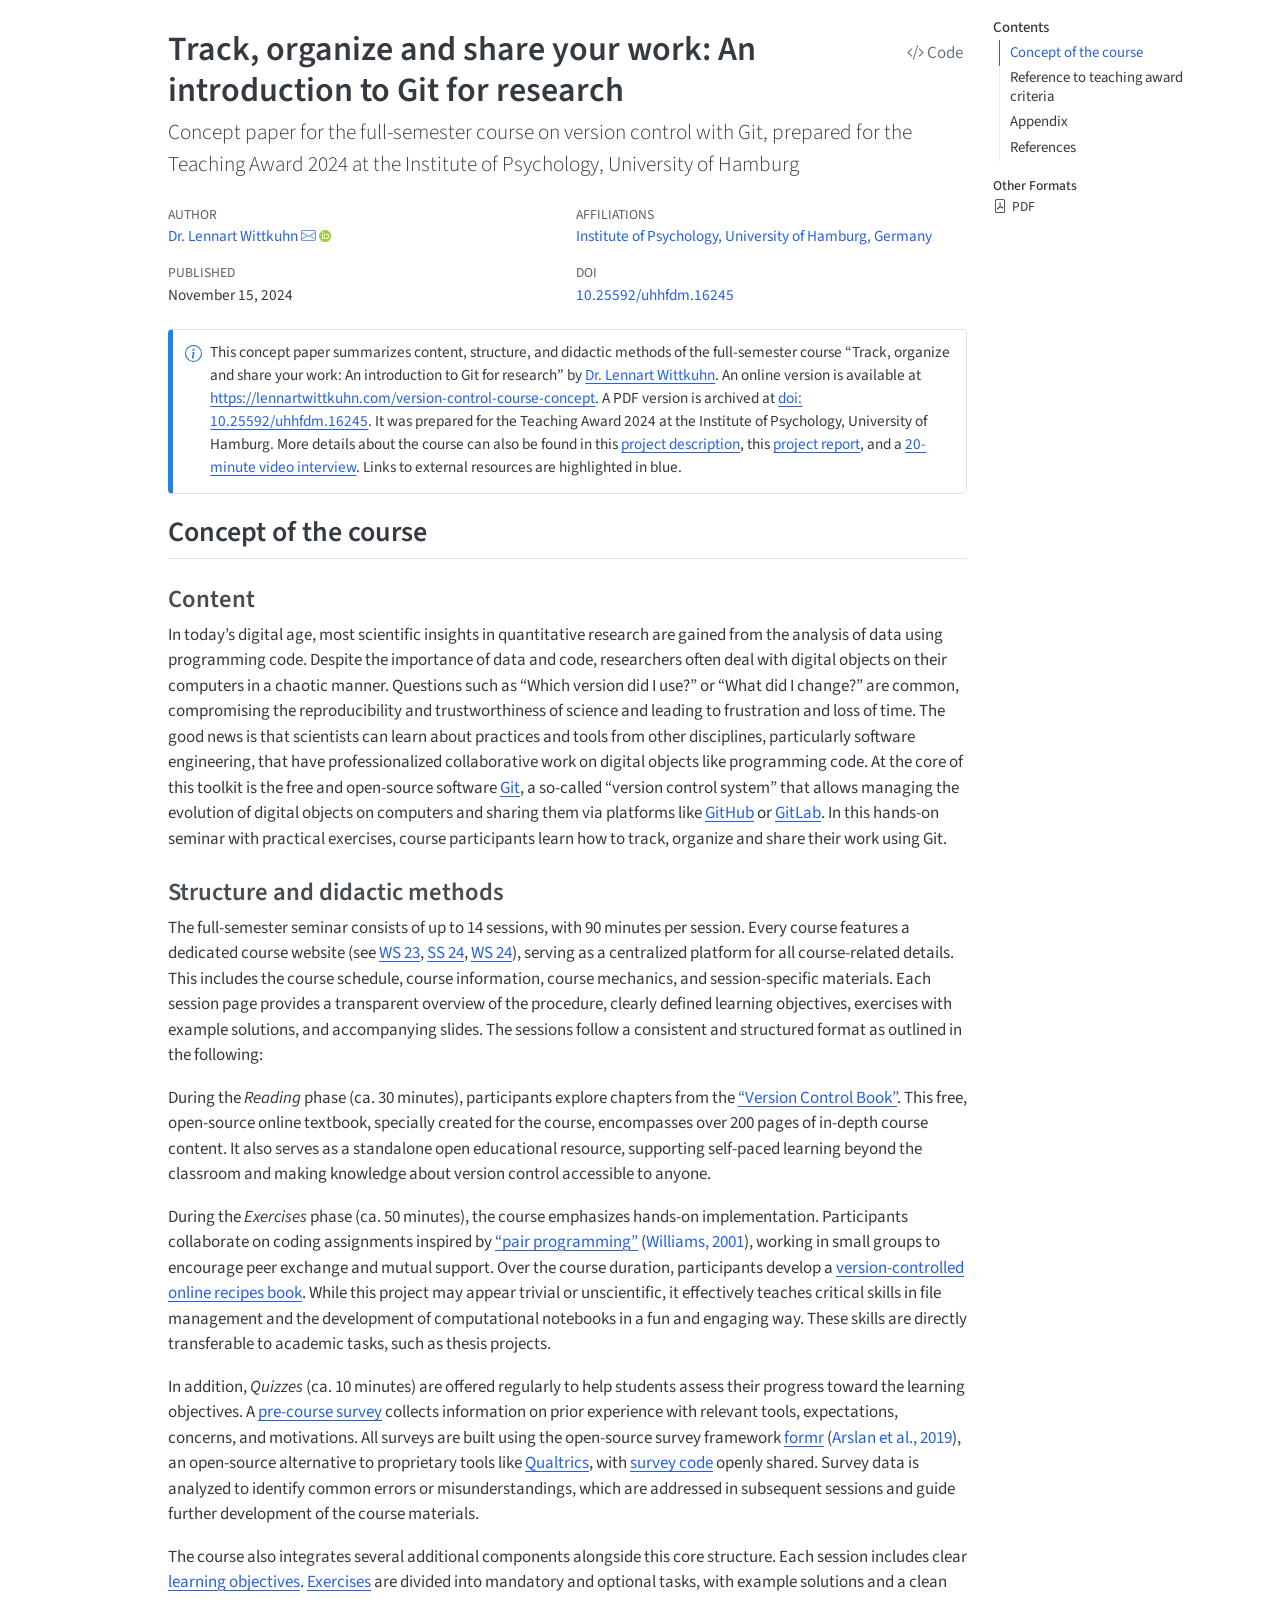
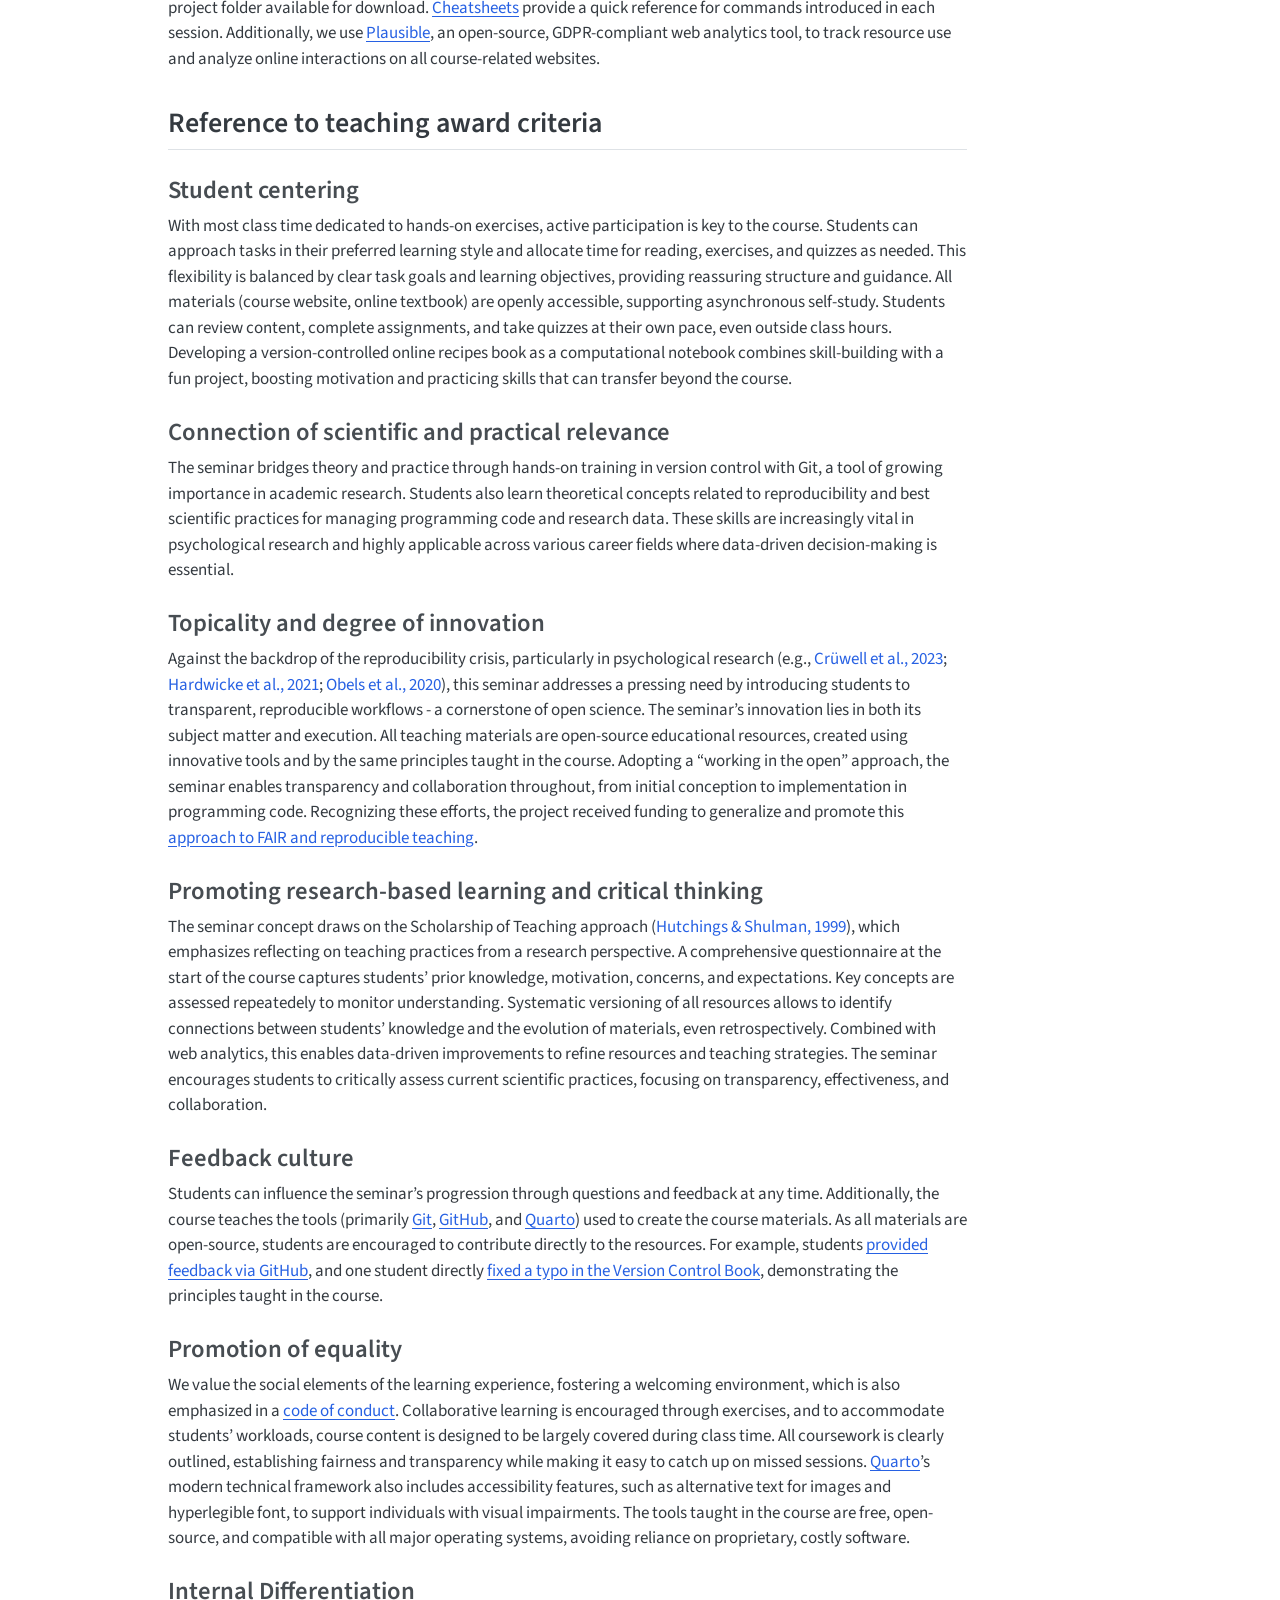
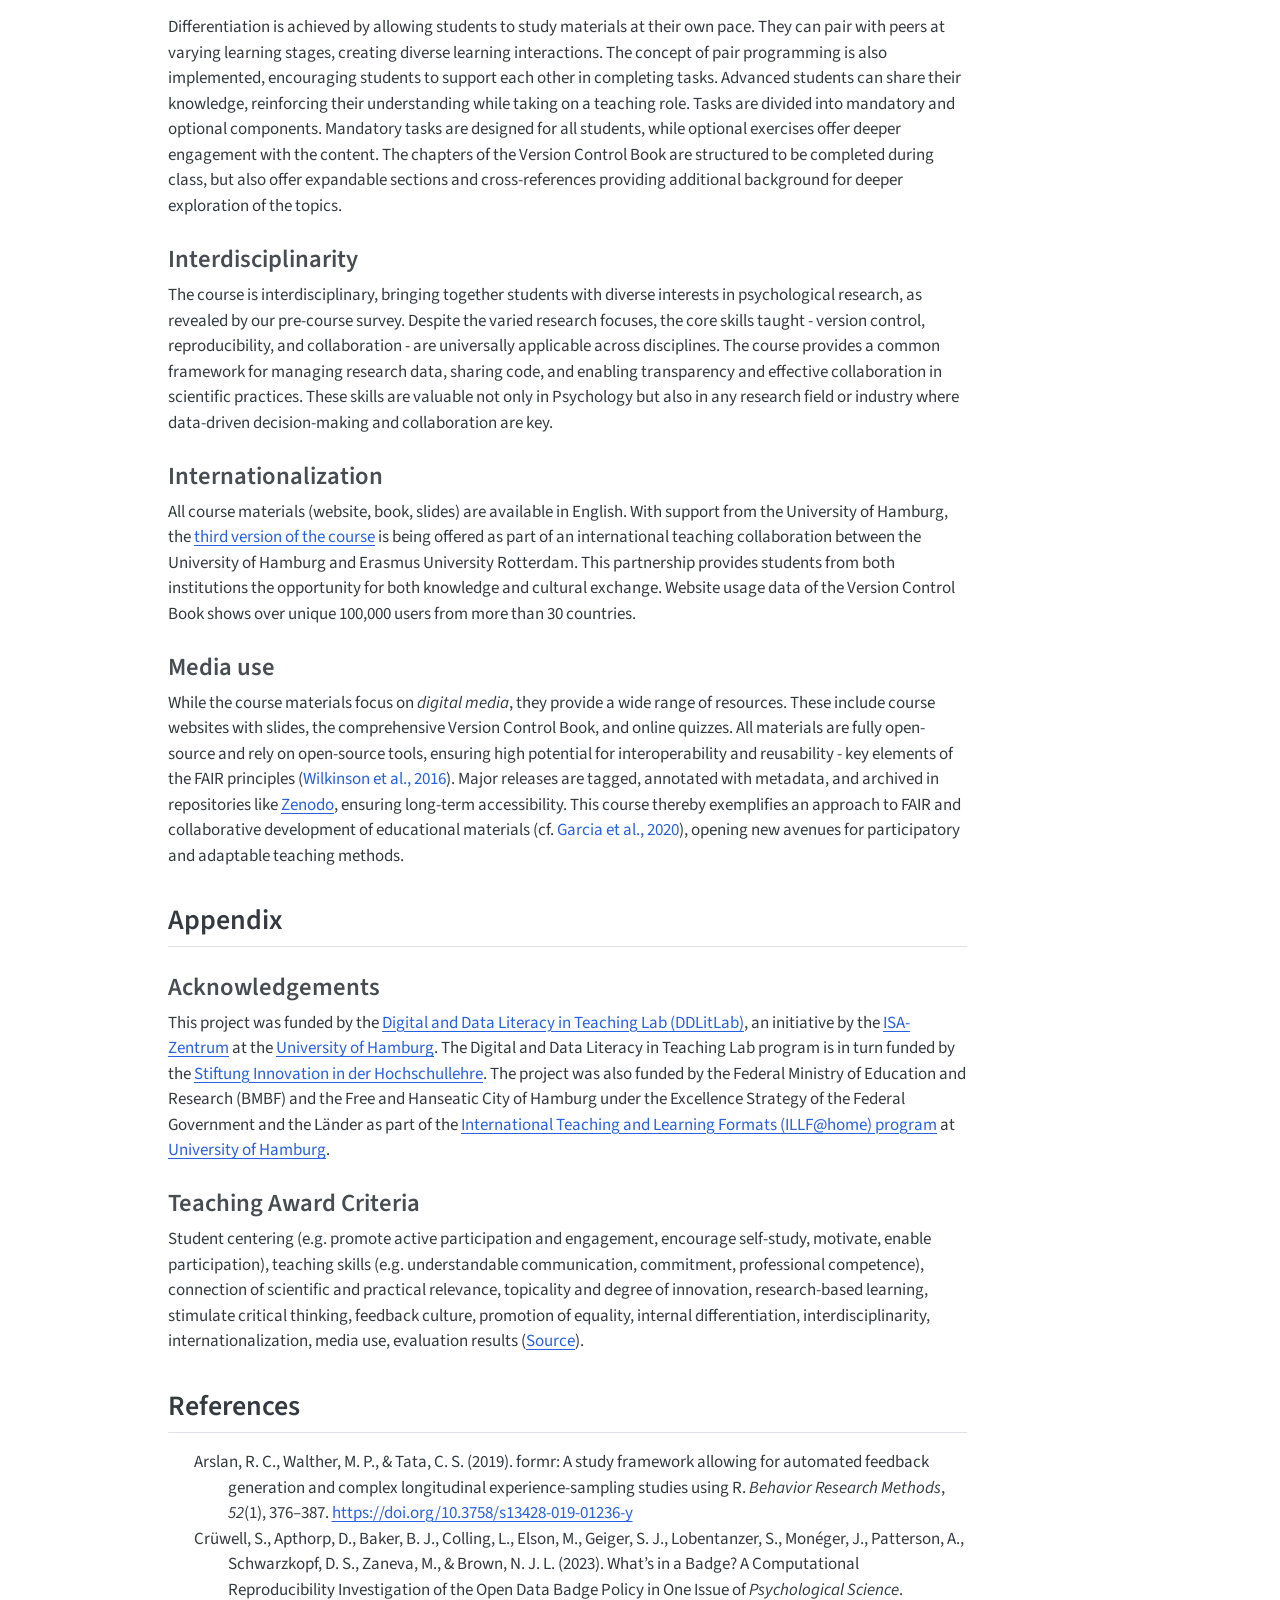
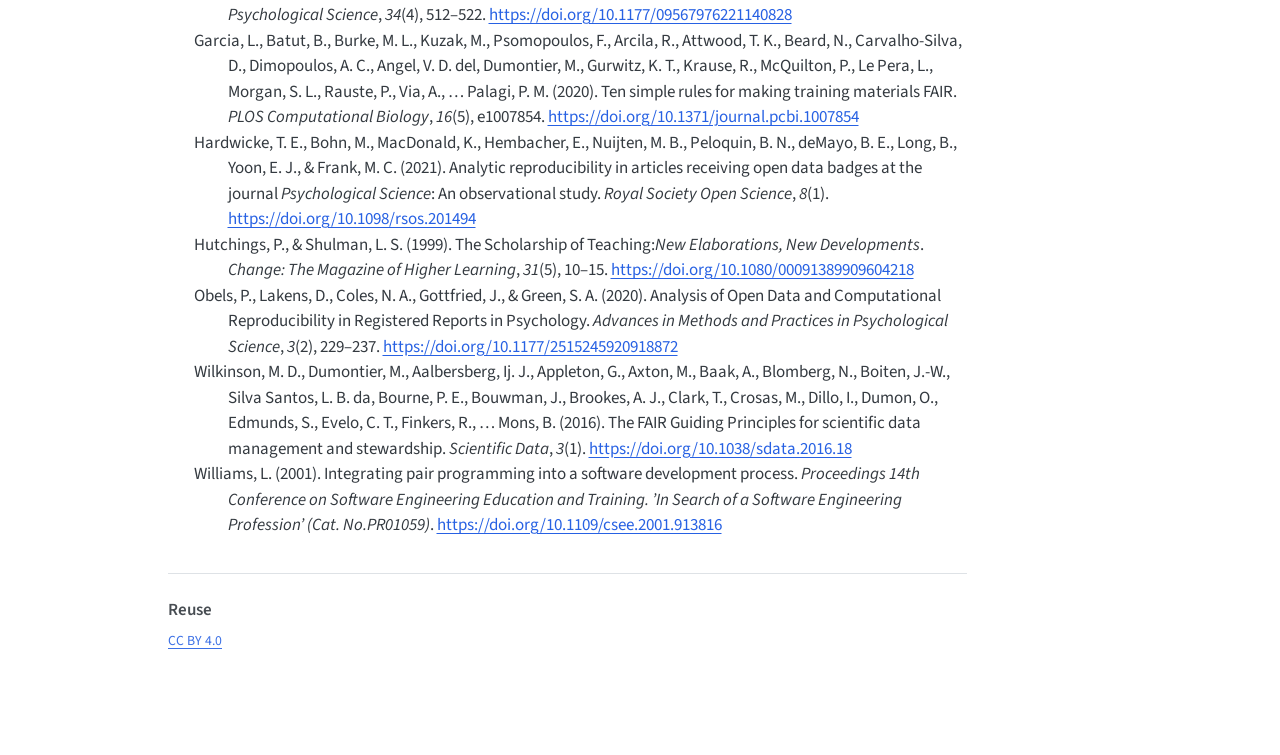
==== commit f95c87f6: "Built site for gh-pages" ====
--- a/index.html
+++ b/index.html
@@ -168,6 +168,14 @@
   </div>
   
     
+    <div>
+    <div class="quarto-title-meta-heading">Doi</div>
+    <div class="quarto-title-meta-contents">
+      <p class="doi">
+        <a href="https://doi.org/10.25592/uhhfdm.16245">10.25592/uhhfdm.16245</a>
+      </p>
+    </div>
+  </div>
   </div>
   
 
@@ -181,7 +189,7 @@
 <i class="callout-icon"></i>
 </div>
 <div class="callout-body-container">
-<p>This concept paper summarizes content, structure, and didactic methods of the full-semester course “Track, organize and share your work: An introduction to Git for research” by <a href="https://lennartwittkuhn.com/">Dr.&nbsp;Lennart Wittkuhn</a>. An online version is available at <a href="https://lennartwittkuhn.com/version-control-course-concept">https://lennartwittkuhn.com/version-control-course-concept</a>. It was prepared for the Teaching Award 2024 at the Institute of Psychology, University of Hamburg. More details about the course can also be found in this <a href="https://www.isa.uni-hamburg.de/en/ddlitlab/data-literacy-lehrlabor/zweite-foerderrunde/06-git.html">project description</a>, this <a href="https://lennartwittkuhn.com/ddlitlab-report/">project report</a>, and a <a href="https://lecture2go.uni-hamburg.de/l2go/-/get/v/70364">20-minute video interview</a>. Links to external resources are highlighted in blue font.</p>
+<p>This concept paper summarizes content, structure, and didactic methods of the full-semester course “Track, organize and share your work: An introduction to Git for research” by <a href="https://lennartwittkuhn.com/">Dr.&nbsp;Lennart Wittkuhn</a>. An online version is available at <a href="https://lennartwittkuhn.com/version-control-course-concept">https://lennartwittkuhn.com/version-control-course-concept</a>. A PDF version is archived at <a href="https://doi.org/10.25592/uhhfdm.16245">doi: 10.25592/uhhfdm.16245</a>. It was prepared for the Teaching Award 2024 at the Institute of Psychology, University of Hamburg. More details about the course can also be found in this <a href="https://www.isa.uni-hamburg.de/en/ddlitlab/data-literacy-lehrlabor/zweite-foerderrunde/06-git.html">project description</a>, this <a href="https://lennartwittkuhn.com/ddlitlab-report/">project report</a>, and a <a href="https://lecture2go.uni-hamburg.de/l2go/-/get/v/70364">20-minute video interview</a>. Links to external resources are highlighted in blue.</p>
 </div>
 </div>
 </div>
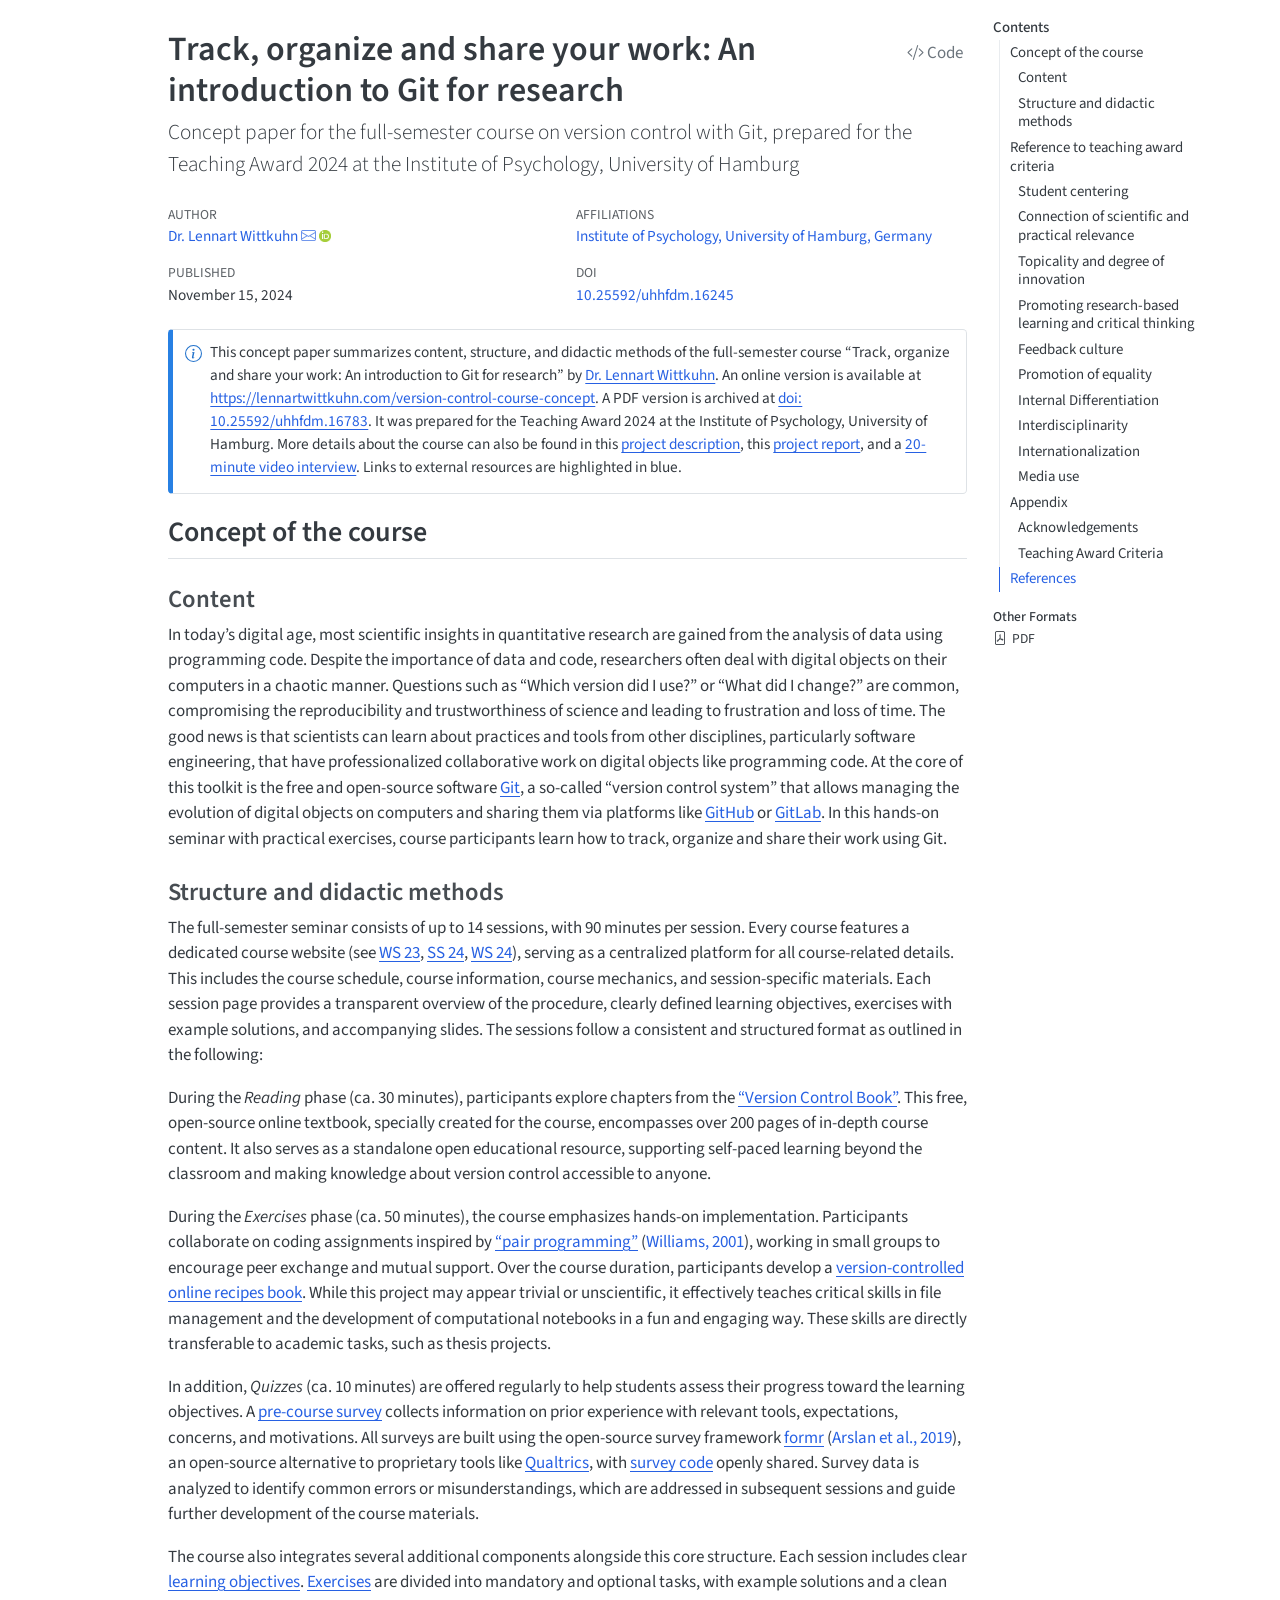
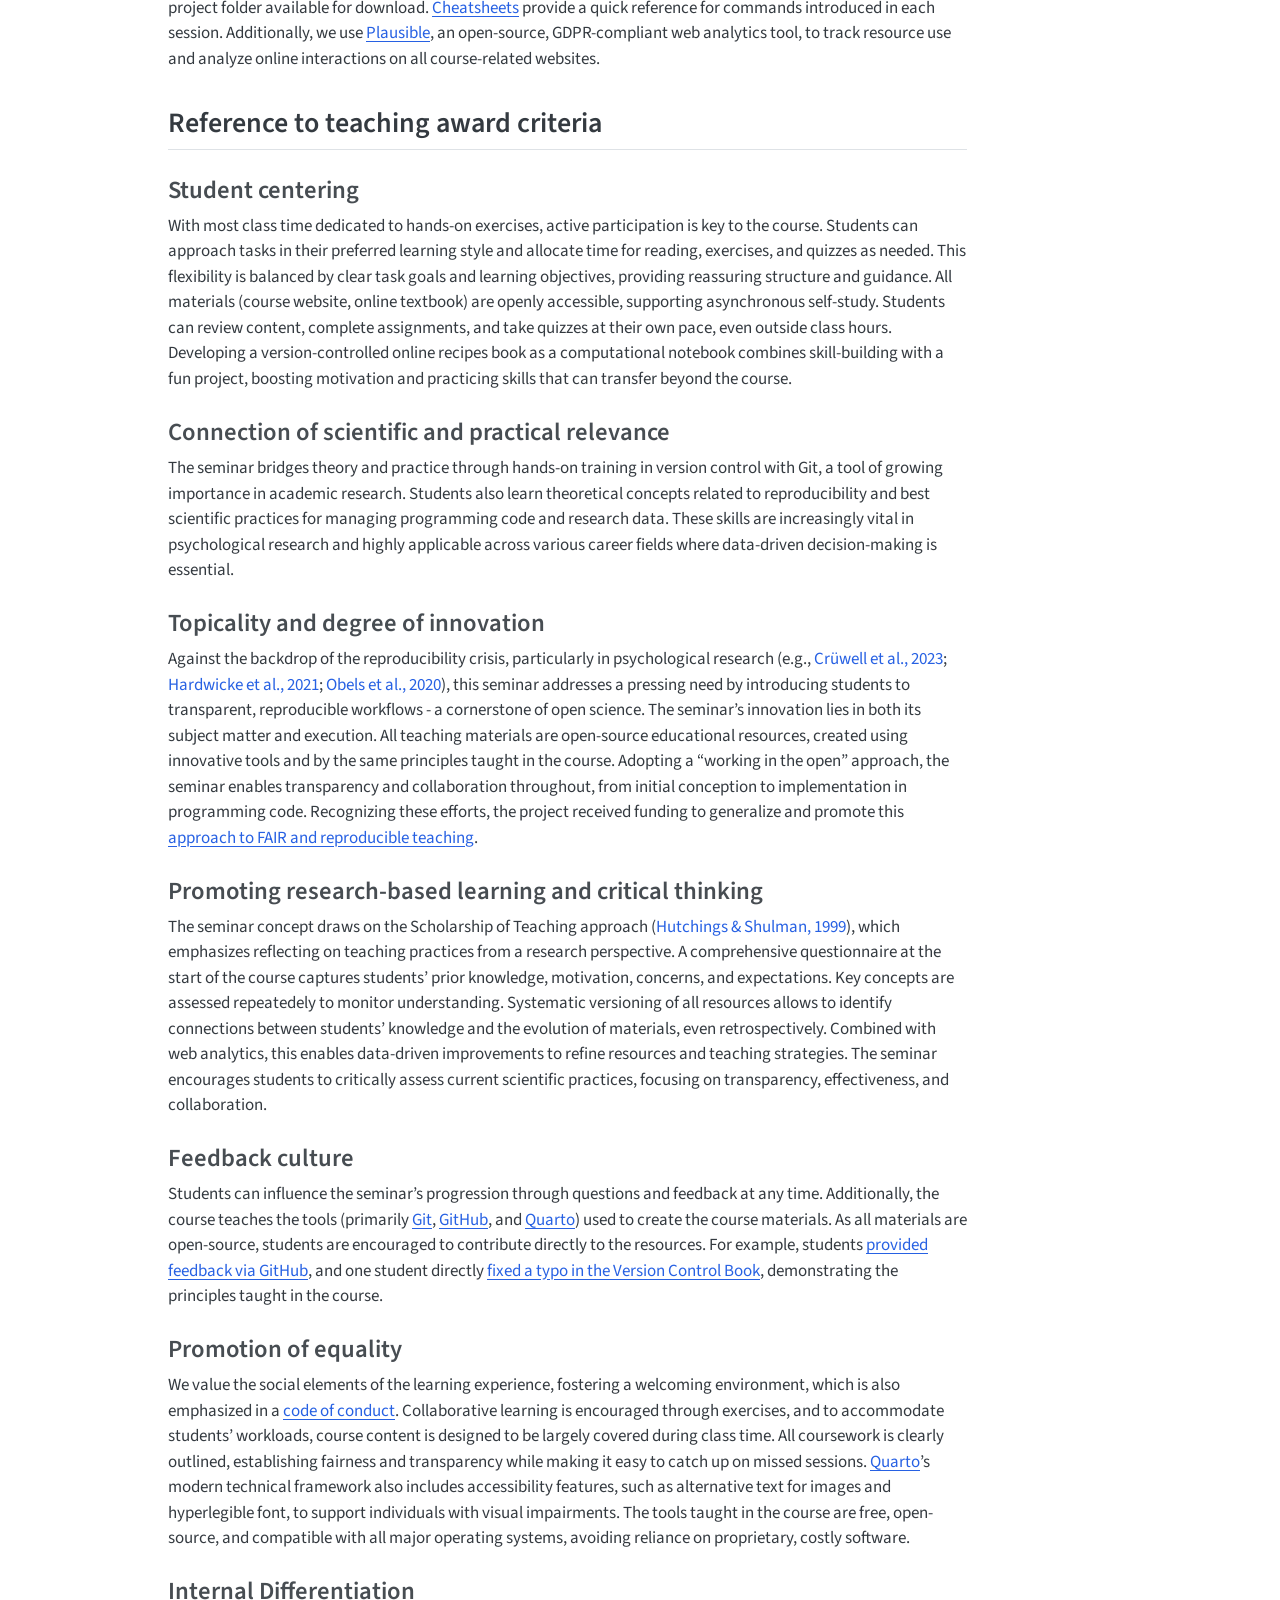
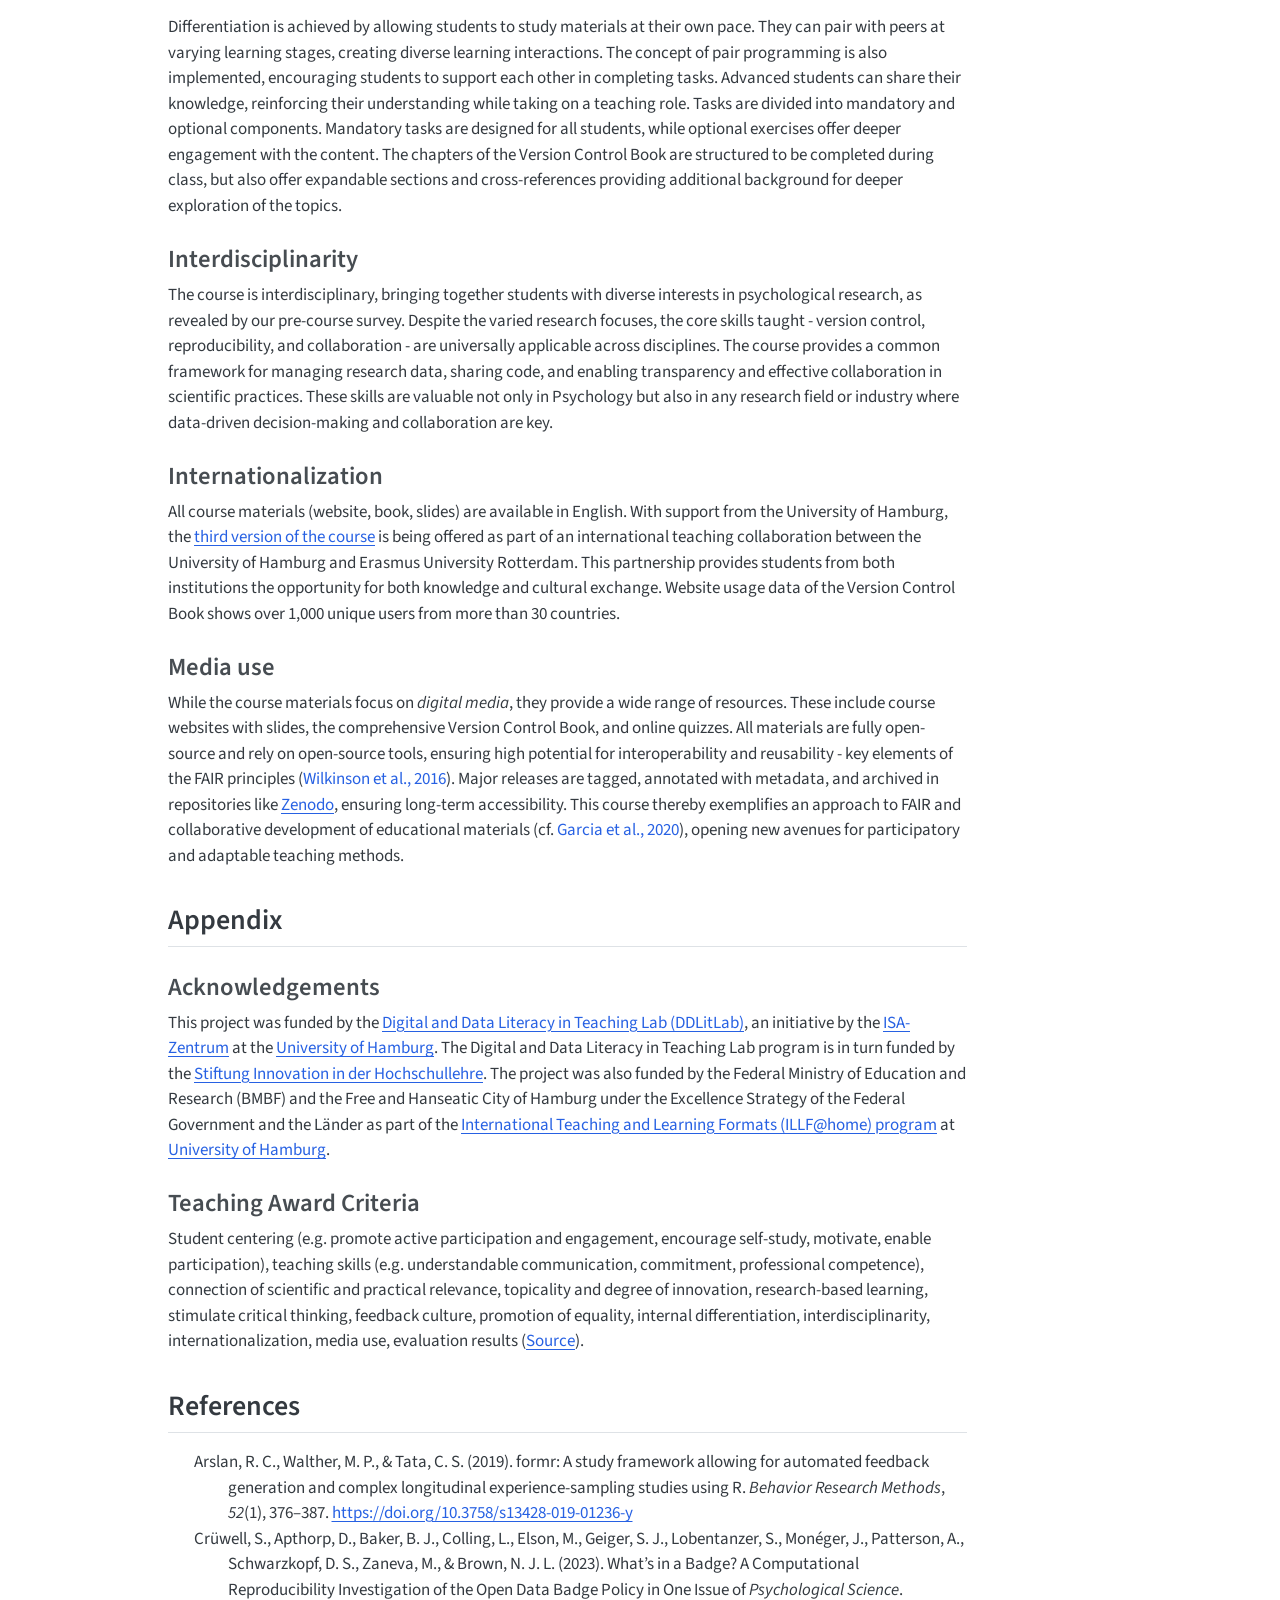
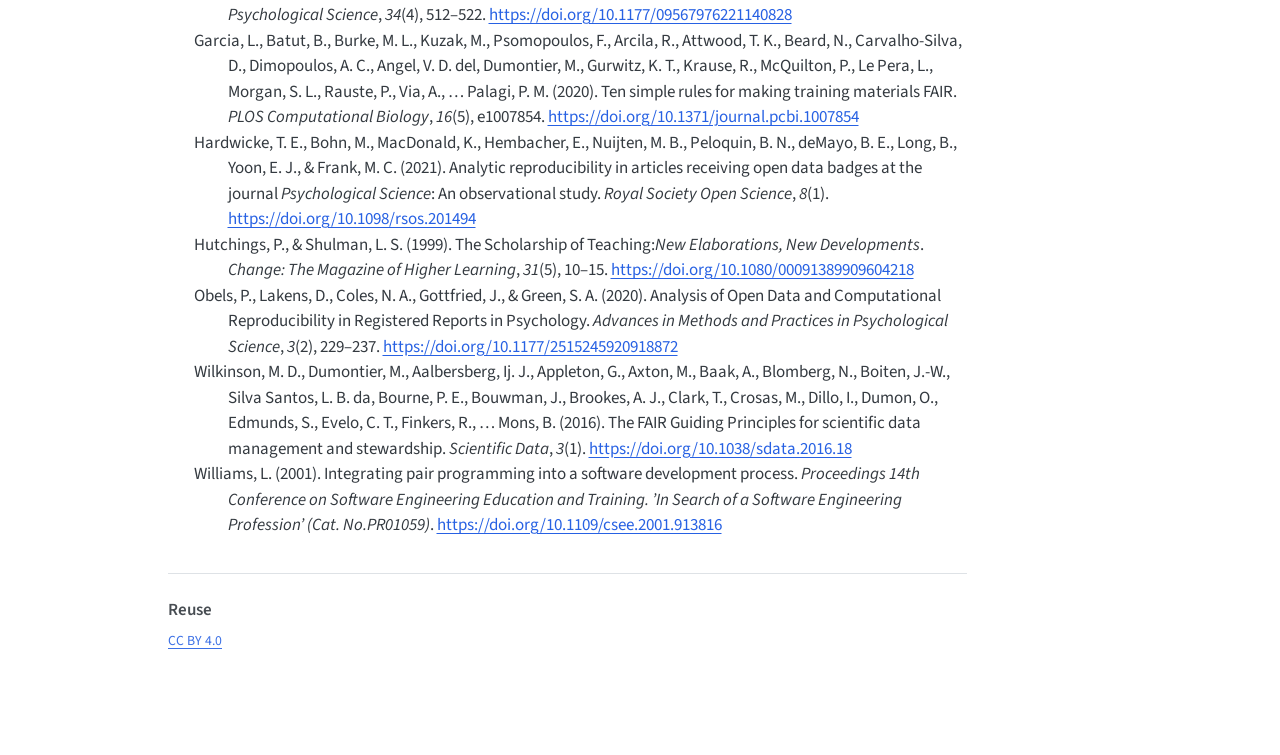
==== commit 4b0e2a7b: "Built site for gh-pages" ====
--- a/index.html
+++ b/index.html
@@ -2,7 +2,7 @@
 <html xmlns="http://www.w3.org/1999/xhtml" lang="en" xml:lang="en"><head>
 
 <meta charset="utf-8">
-<meta name="generator" content="quarto-1.5.57">
+<meta name="generator" content="quarto-1.6.40">
 
 <meta name="viewport" content="width=device-width, initial-scale=1.0, user-scalable=yes">
 
@@ -56,10 +56,10 @@
 <script src="site_libs/quarto-html/tippy.umd.min.js"></script>
 <script src="site_libs/quarto-html/anchor.min.js"></script>
 <link href="site_libs/quarto-html/tippy.css" rel="stylesheet">
-<link href="site_libs/quarto-html/quarto-syntax-highlighting.css" rel="stylesheet" id="quarto-text-highlighting-styles">
+<link href="site_libs/quarto-html/quarto-syntax-highlighting-9e228d6d4d66c12a9d11739da31c2b1c.css" rel="stylesheet" id="quarto-text-highlighting-styles">
 <script src="site_libs/bootstrap/bootstrap.min.js"></script>
 <link href="site_libs/bootstrap/bootstrap-icons.css" rel="stylesheet">
-<link href="site_libs/bootstrap/bootstrap.min.css" rel="stylesheet" id="quarto-bootstrap" data-mode="light">
+<link href="site_libs/bootstrap/bootstrap-7fb61b21474f6549c5007a5200c2bc35.min.css" rel="stylesheet" append-hash="true" id="quarto-bootstrap" data-mode="light">
 <script id="quarto-search-options" type="application/json">{
   "location": "sidebar",
   "copy-button": false,
@@ -189,7 +189,7 @@
 <i class="callout-icon"></i>
 </div>
 <div class="callout-body-container">
-<p>This concept paper summarizes content, structure, and didactic methods of the full-semester course “Track, organize and share your work: An introduction to Git for research” by <a href="https://lennartwittkuhn.com/">Dr.&nbsp;Lennart Wittkuhn</a>. An online version is available at <a href="https://lennartwittkuhn.com/version-control-course-concept">https://lennartwittkuhn.com/version-control-course-concept</a>. A PDF version is archived at <a href="https://doi.org/10.25592/uhhfdm.16245">doi: 10.25592/uhhfdm.16245</a>. It was prepared for the Teaching Award 2024 at the Institute of Psychology, University of Hamburg. More details about the course can also be found in this <a href="https://www.isa.uni-hamburg.de/en/ddlitlab/data-literacy-lehrlabor/zweite-foerderrunde/06-git.html">project description</a>, this <a href="https://lennartwittkuhn.com/ddlitlab-report/">project report</a>, and a <a href="https://lecture2go.uni-hamburg.de/l2go/-/get/v/70364">20-minute video interview</a>. Links to external resources are highlighted in blue.</p>
+<p>This concept paper summarizes content, structure, and didactic methods of the full-semester course “Track, organize and share your work: An introduction to Git for research” by <a href="https://lennartwittkuhn.com/">Dr.&nbsp;Lennart Wittkuhn</a>. An online version is available at <a href="https://lennartwittkuhn.com/version-control-course-concept">https://lennartwittkuhn.com/version-control-course-concept</a>. A PDF version is archived at <a href="https://doi.org/10.25592/uhhfdm.16783">doi: 10.25592/uhhfdm.16783</a>. It was prepared for the Teaching Award 2024 at the Institute of Psychology, University of Hamburg. More details about the course can also be found in this <a href="https://www.isa.uni-hamburg.de/en/ddlitlab/data-literacy-lehrlabor/zweite-foerderrunde/06-git.html">project description</a>, this <a href="https://lennartwittkuhn.com/ddlitlab-report/">project report</a>, and a <a href="https://lecture2go.uni-hamburg.de/l2go/-/get/v/70364">20-minute video interview</a>. Links to external resources are highlighted in blue.</p>
 </div>
 </div>
 </div>
@@ -245,7 +245,7 @@
 </section>
 <section id="internationalization" class="level3">
 <h3 class="anchored" data-anchor-id="internationalization">Internationalization</h3>
-<p>All course materials (website, book, slides) are available in English. With support from the University of Hamburg, the <a href="https://lennartwittkuhn.com/version-control-course-uhh-eur-ws24/">third version of the course</a> is being offered as part of an international teaching collaboration between the University of Hamburg and Erasmus University Rotterdam. This partnership provides students from both institutions the opportunity for both knowledge and cultural exchange. Website usage data of the Version Control Book shows over unique 100,000 users from more than 30 countries.</p>
+<p>All course materials (website, book, slides) are available in English. With support from the University of Hamburg, the <a href="https://lennartwittkuhn.com/version-control-course-uhh-eur-ws24/">third version of the course</a> is being offered as part of an international teaching collaboration between the University of Hamburg and Erasmus University Rotterdam. This partnership provides students from both institutions the opportunity for both knowledge and cultural exchange. Website usage data of the Version Control Book shows over 1,000 unique users from more than 30 countries.</p>
 </section>
 <section id="media-use" class="level3">
 <h3 class="anchored" data-anchor-id="media-use">Media use</h3>
@@ -380,8 +380,6 @@
   });
   clipboard.on('success', onCopySuccess);
   if (window.document.getElementById('quarto-embedded-source-code-modal')) {
-    // For code content inside modals, clipBoardJS needs to be initialized with a container option
-    // TODO: Check when it could be a function (https://github.com/zenorocha/clipboard.js/issues/860)
     const clipboardModal = new window.ClipboardJS('.code-copy-button[data-in-quarto-modal]', {
       text: getTextToCopy,
       container: window.document.getElementById('quarto-embedded-source-code-modal')
@@ -548,7 +546,6 @@
       if (window.Quarto?.typesetMath) {
         window.Quarto.typesetMath(note);
       }
-      // TODO in 1.5, we should make sure this works without a callout special case
       if (note.classList.contains("callout")) {
         return note.outerHTML;
       } else {
--- a/site_libs/quarto-html/quarto-syntax-highlighting-9e228d6d4d66c12a9d11739da31c2b1c.css
+++ b/site_libs/quarto-html/quarto-syntax-highlighting-9e228d6d4d66c12a9d11739da31c2b1c.css
@@ -0,0 +1,180 @@
+/* quarto syntax highlight colors */
+:root {
+  --quarto-hl-al-color: #ff5555;
+  --quarto-hl-an-color: #75715e;
+  --quarto-hl-at-color: #f92672;
+  --quarto-hl-bn-color: #ae81ff;
+  --quarto-hl-bu-color: #66D9EF;
+  --quarto-hl-ch-color: #e6db74;
+  --quarto-hl-co-color: #75715e;
+  --quarto-hl-cv-color: #75715e;
+  --quarto-hl-cn-color: #ae81ff;
+  --quarto-hl-cf-color: #f92672;
+  --quarto-hl-dt-color: #66d9ef;
+  --quarto-hl-dv-color: #ae81ff;
+  --quarto-hl-do-color: #75715e;
+  --quarto-hl-er-color: #ff5555;
+  --quarto-hl-ex-color: #a6e22e;
+  --quarto-hl-fl-color: #ae81ff;
+  --quarto-hl-fu-color: #a6e22e;
+  --quarto-hl-im-color: #f92672;
+  --quarto-hl-in-color: #f1fa8c;
+  --quarto-hl-kw-color: #f92672;
+  --quarto-hl-op-color: #f8f8f2;
+  --quarto-hl-pp-color: #f92672;
+  --quarto-hl-re-color: #75715e;
+  --quarto-hl-sc-color: #ae81ff;
+  --quarto-hl-ss-color: #e6db74;
+  --quarto-hl-st-color: #e6db74;
+  --quarto-hl-va-color: #f8f8f2;
+  --quarto-hl-vs-color: #e6db74;
+  --quarto-hl-wa-color: #ff5555;
+}
+
+/* other quarto variables */
+:root {
+  --quarto-font-monospace: SFMono-Regular, Menlo, Monaco, Consolas, "Liberation Mono", "Courier New", monospace;
+}
+
+code span.al {
+  font-weight: bold;
+  color: #ff5555;
+}
+
+code span.an {
+  color: #75715e;
+}
+
+code span.at {
+  color: #f92672;
+}
+
+code span.bn {
+  color: #ae81ff;
+}
+
+code span.bu {
+  color: #66D9EF;
+}
+
+code span.ch {
+  color: #e6db74;
+}
+
+code span.co {
+  color: #75715e;
+}
+
+code span.cv {
+  color: #75715e;
+}
+
+code span.cn {
+  color: #ae81ff;
+}
+
+code span.cf {
+  color: #f92672;
+}
+
+code span.dt {
+  font-style: italic;
+  color: #66d9ef;
+}
+
+code span.dv {
+  color: #ae81ff;
+}
+
+code span.do {
+  color: #75715e;
+}
+
+code span.er {
+  color: #ff5555;
+  text-decoration: underline;
+}
+
+code span.ex {
+  font-weight: bold;
+  color: #a6e22e;
+}
+
+code span.fl {
+  color: #ae81ff;
+}
+
+code span.fu {
+  color: #a6e22e;
+}
+
+code span.im {
+  color: #f92672;
+}
+
+code span.in {
+  color: #f1fa8c;
+}
+
+code span.kw {
+  color: #f92672;
+}
+
+pre > code.sourceCode > span {
+  color: #f8f8f2;
+}
+
+code span {
+  color: #f8f8f2;
+}
+
+code.sourceCode > span {
+  color: #f8f8f2;
+}
+
+div.sourceCode,
+div.sourceCode pre.sourceCode {
+  color: #f8f8f2;
+}
+
+code span.op {
+  color: #f8f8f2;
+}
+
+code span.pp {
+  color: #f92672;
+}
+
+code span.re {
+  color: #75715e;
+}
+
+code span.sc {
+  color: #ae81ff;
+}
+
+code span.ss {
+  color: #e6db74;
+}
+
+code span.st {
+  color: #e6db74;
+}
+
+code span.va {
+  color: #f8f8f2;
+}
+
+code span.vs {
+  color: #e6db74;
+}
+
+code span.wa {
+  color: #ff5555;
+}
+
+.prevent-inlining {
+  content: "</";
+}
+
+/*# sourceMappingURL=20dc5581444babb59f98b28b0f25818e.css.map */
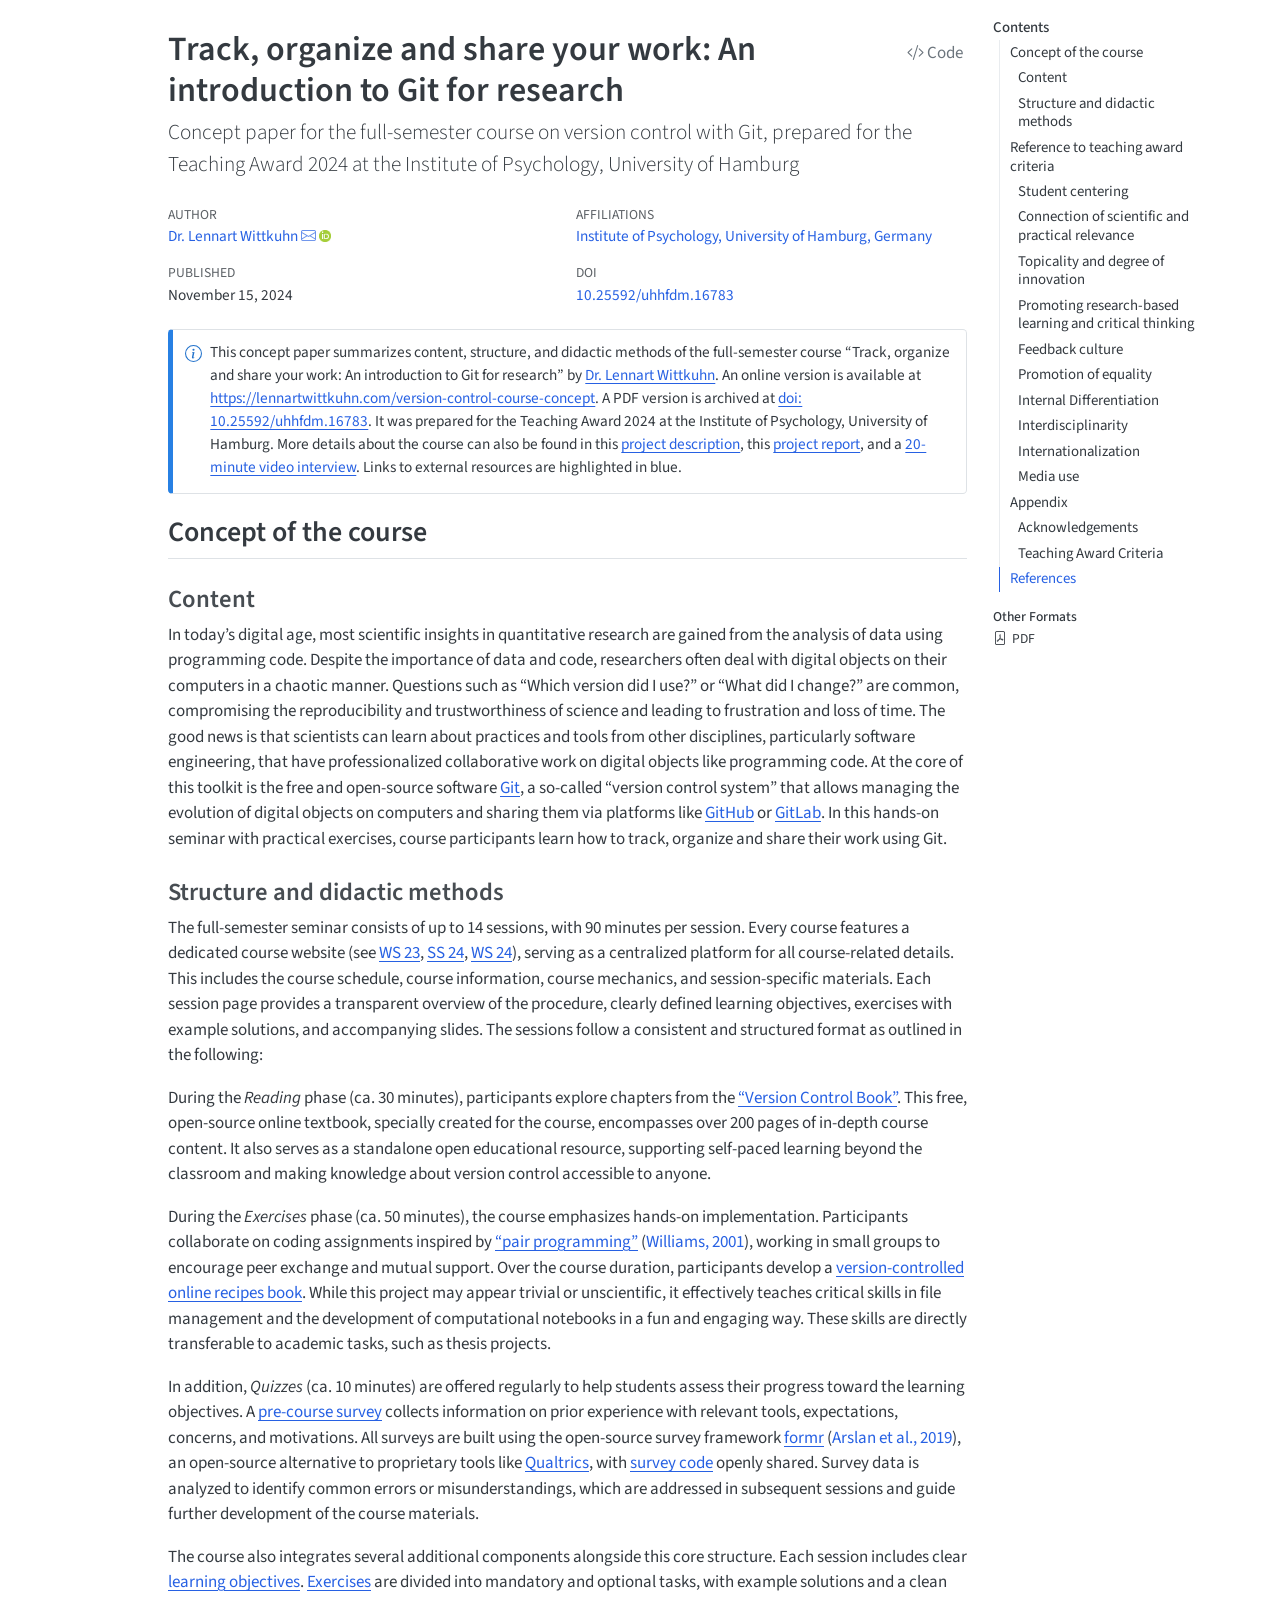
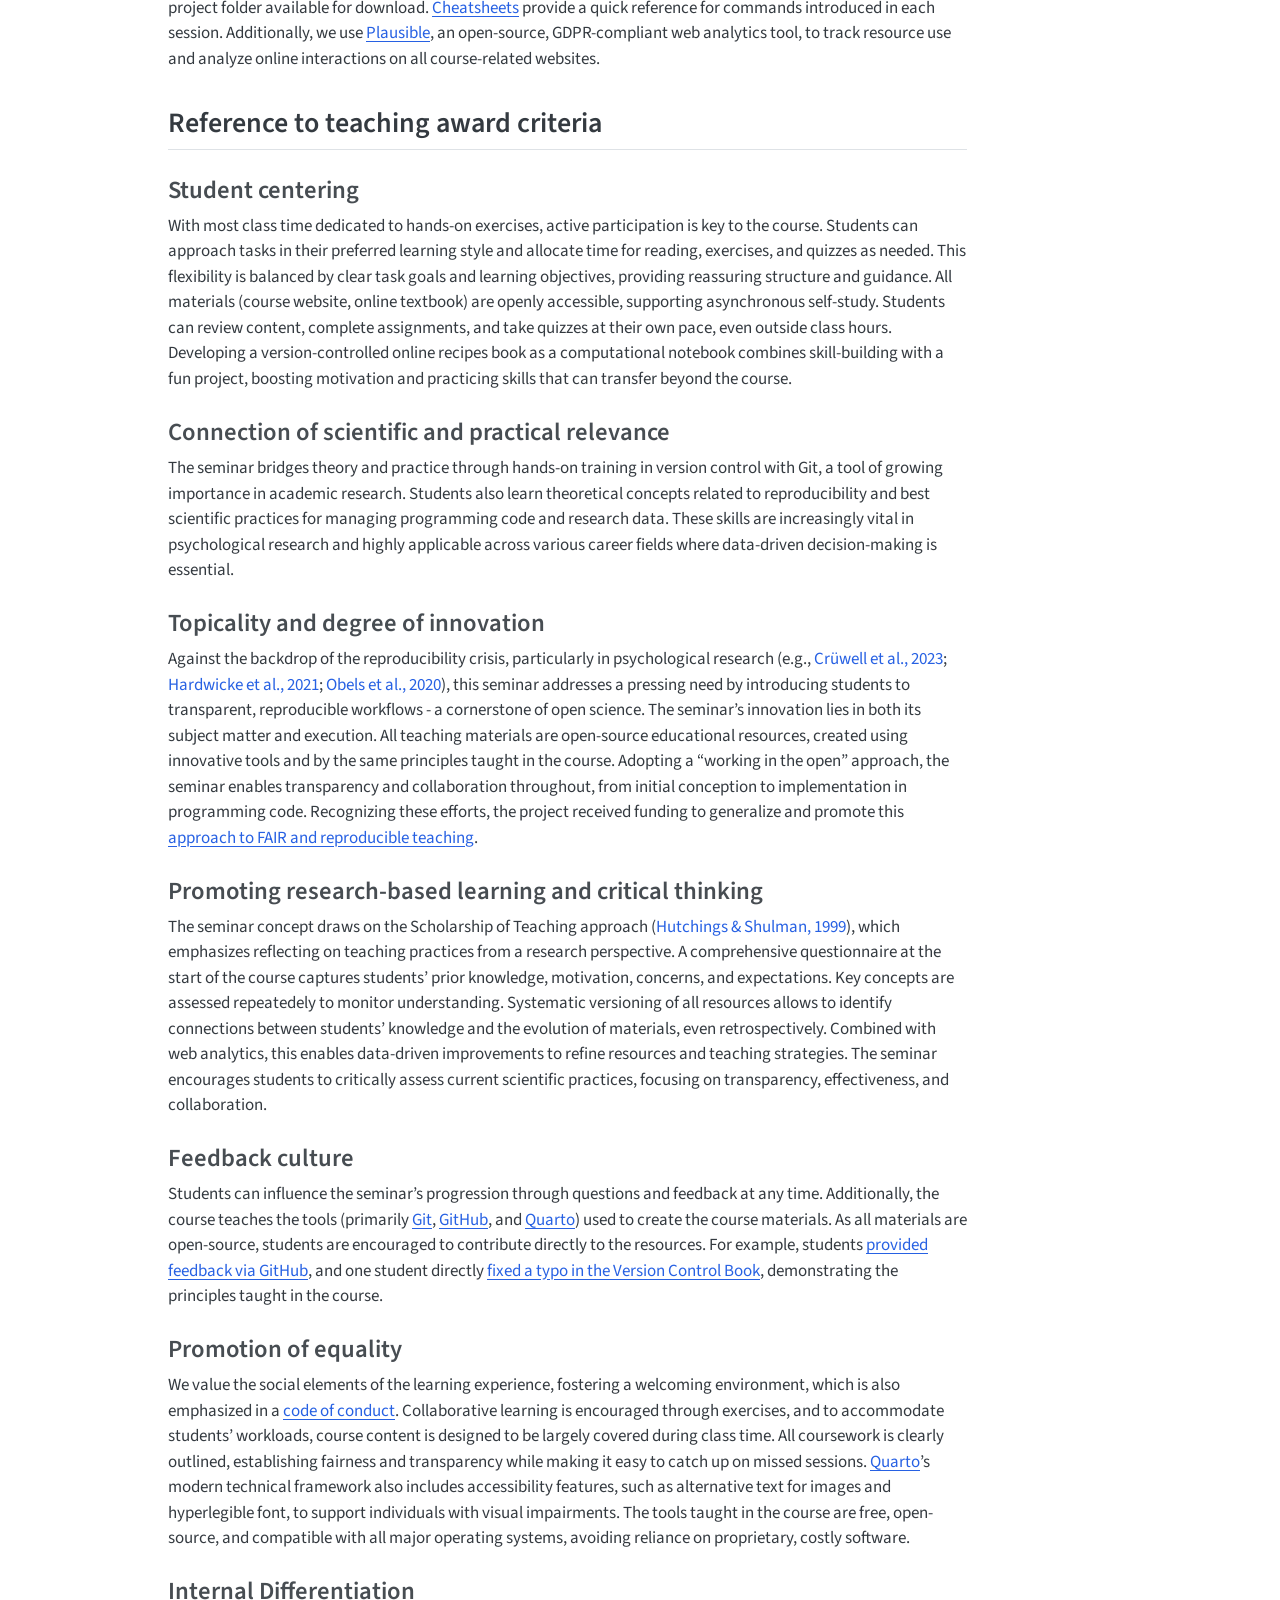
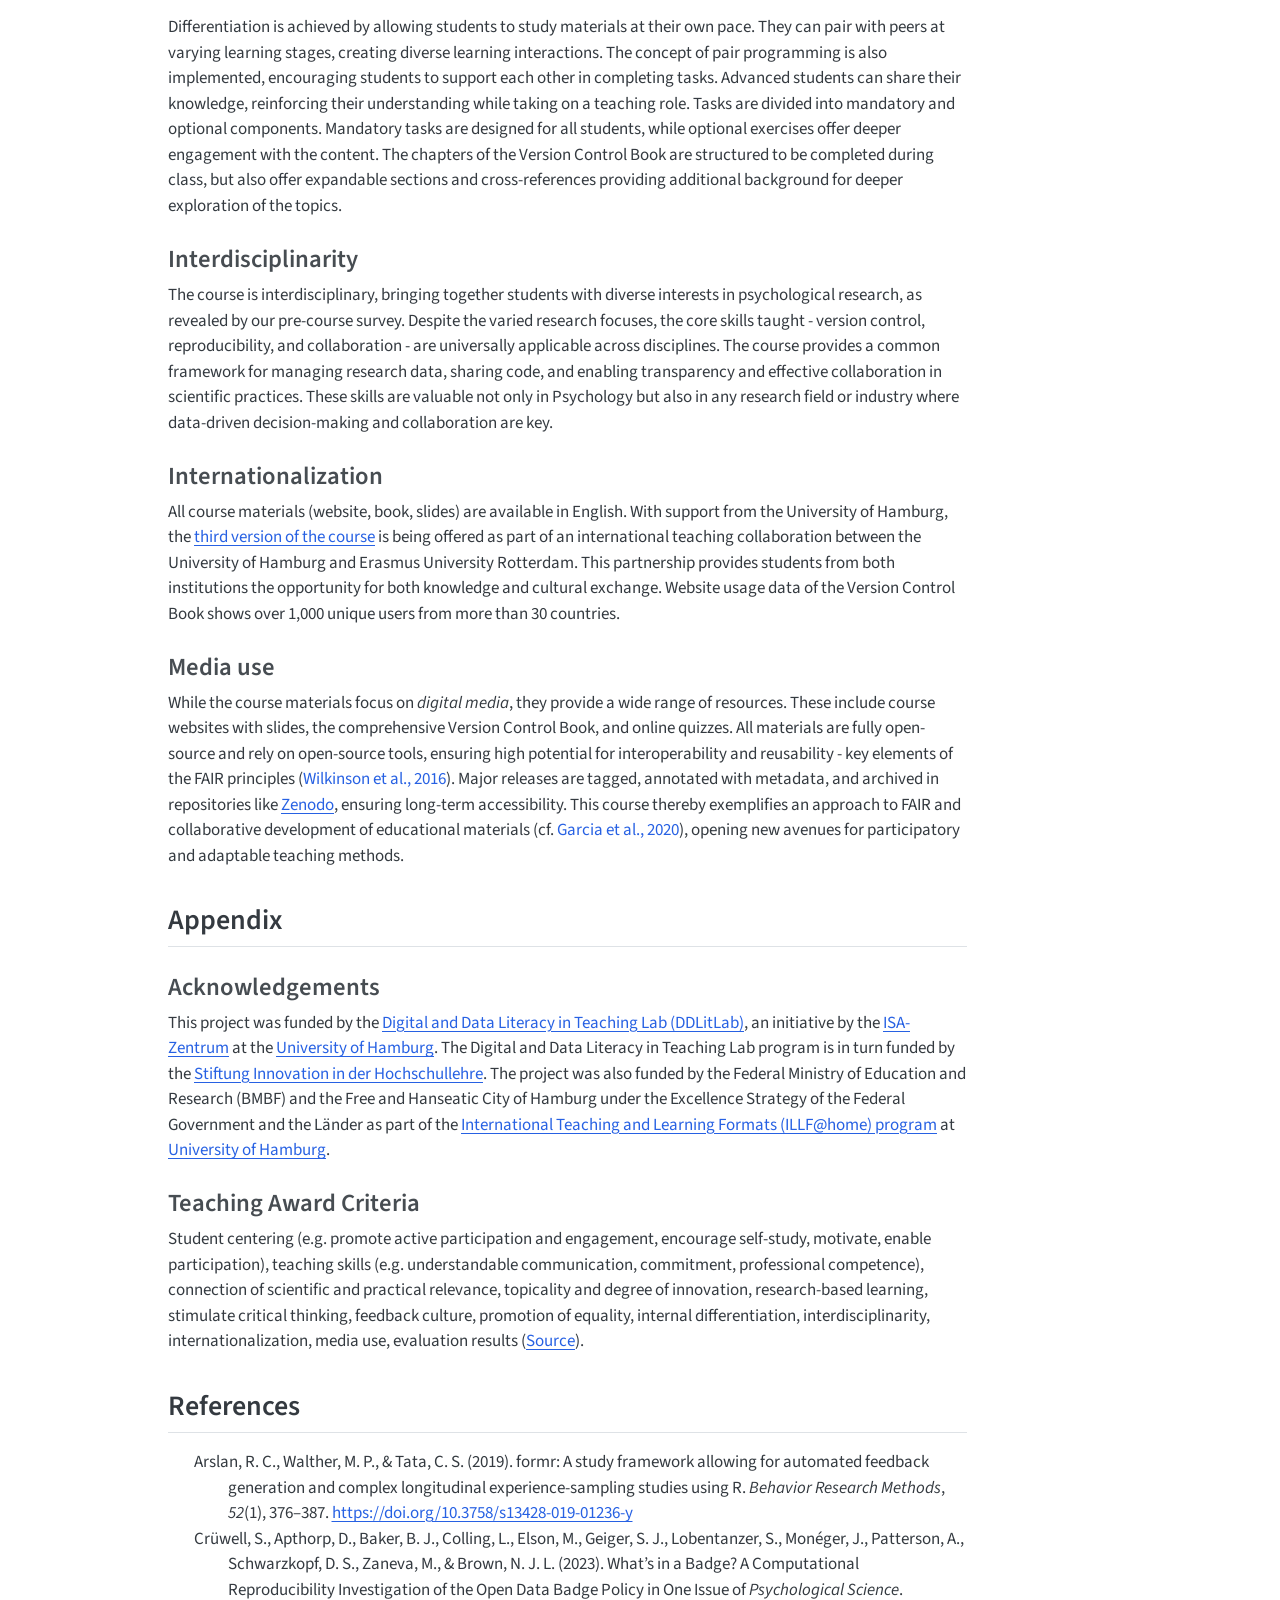
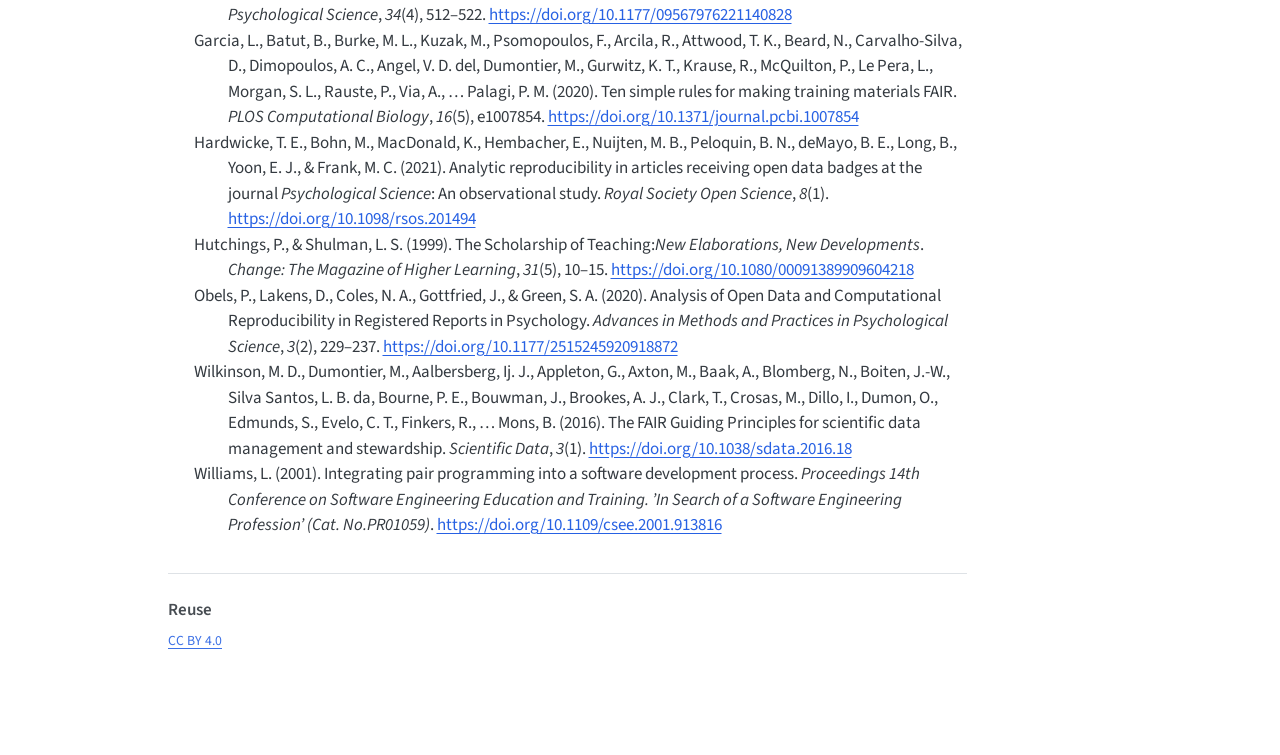
==== commit 593051d0: "Built site for gh-pages" ====
--- a/index.html
+++ b/index.html
@@ -172,7 +172,7 @@
     <div class="quarto-title-meta-heading">Doi</div>
     <div class="quarto-title-meta-contents">
       <p class="doi">
-        <a href="https://doi.org/10.25592/uhhfdm.16245">10.25592/uhhfdm.16245</a>
+        <a href="https://doi.org/10.25592/uhhfdm.16783">10.25592/uhhfdm.16783</a>
       </p>
     </div>
   </div>
